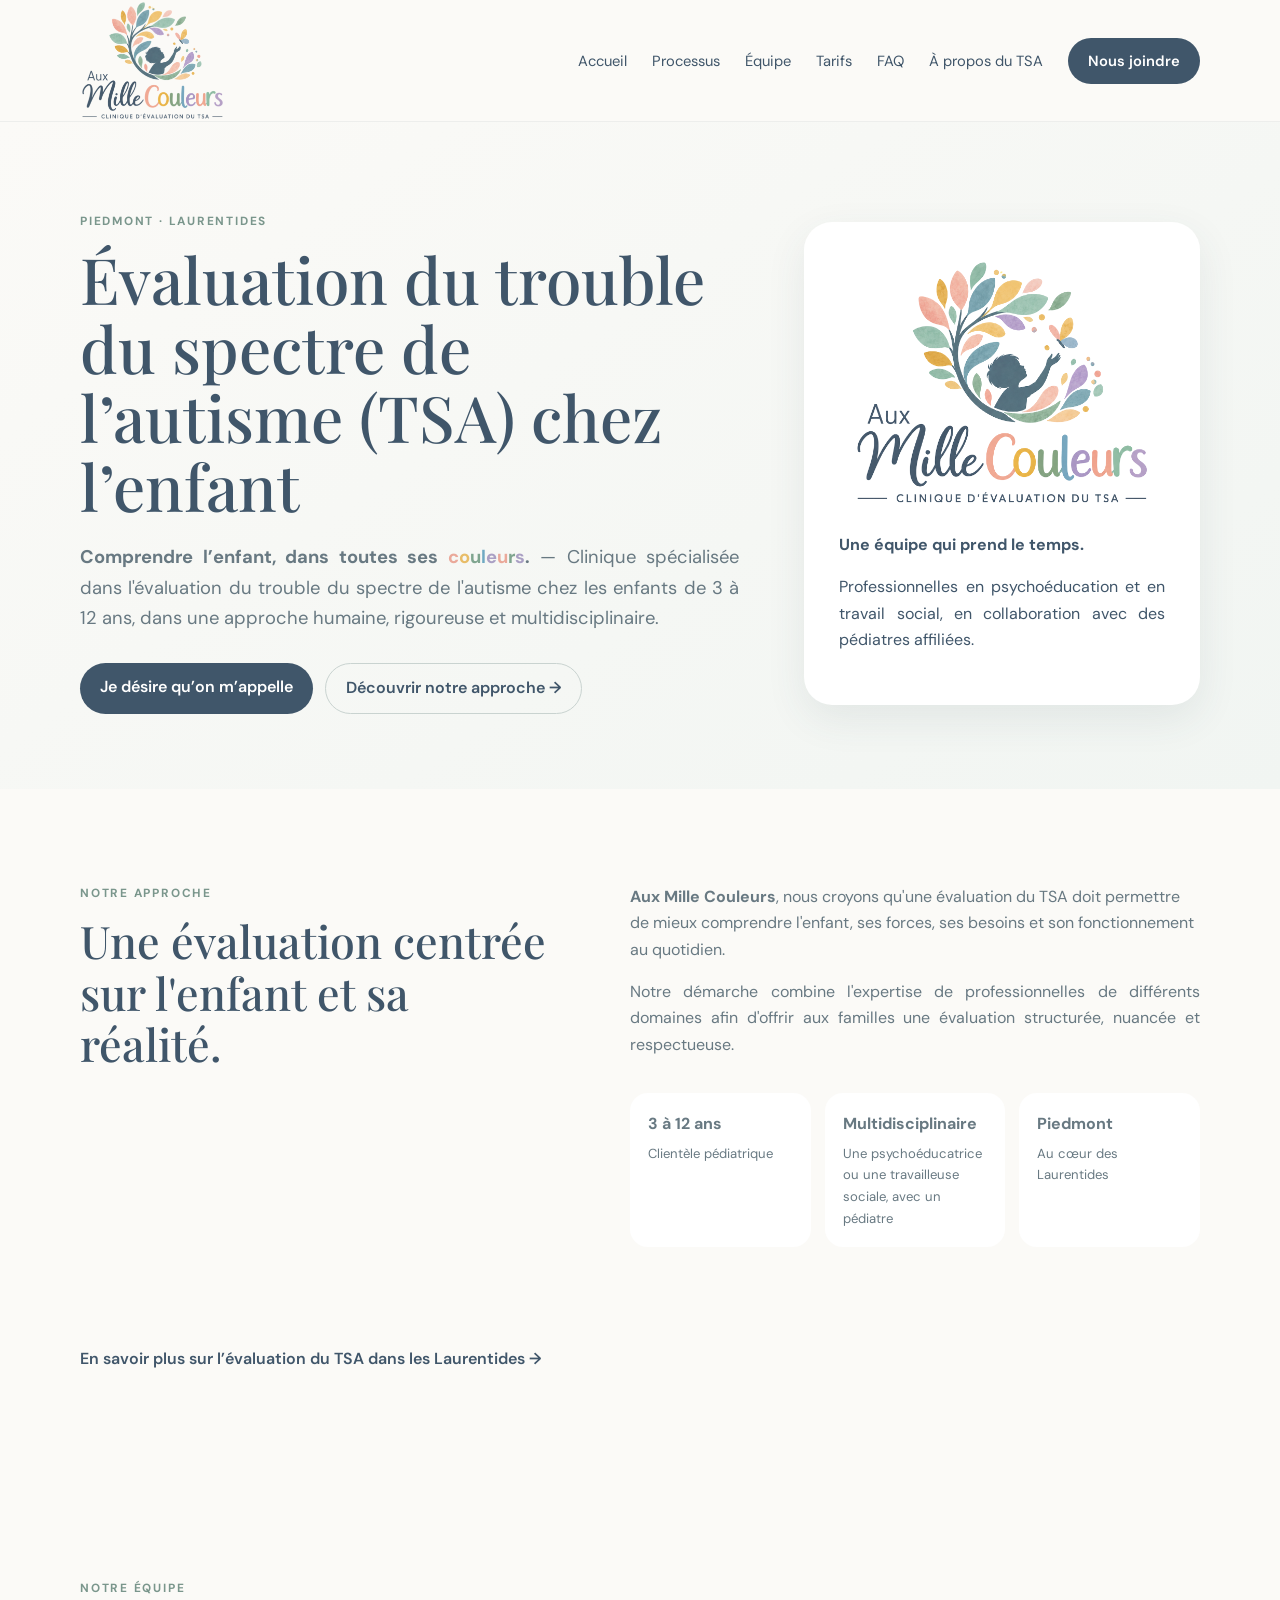
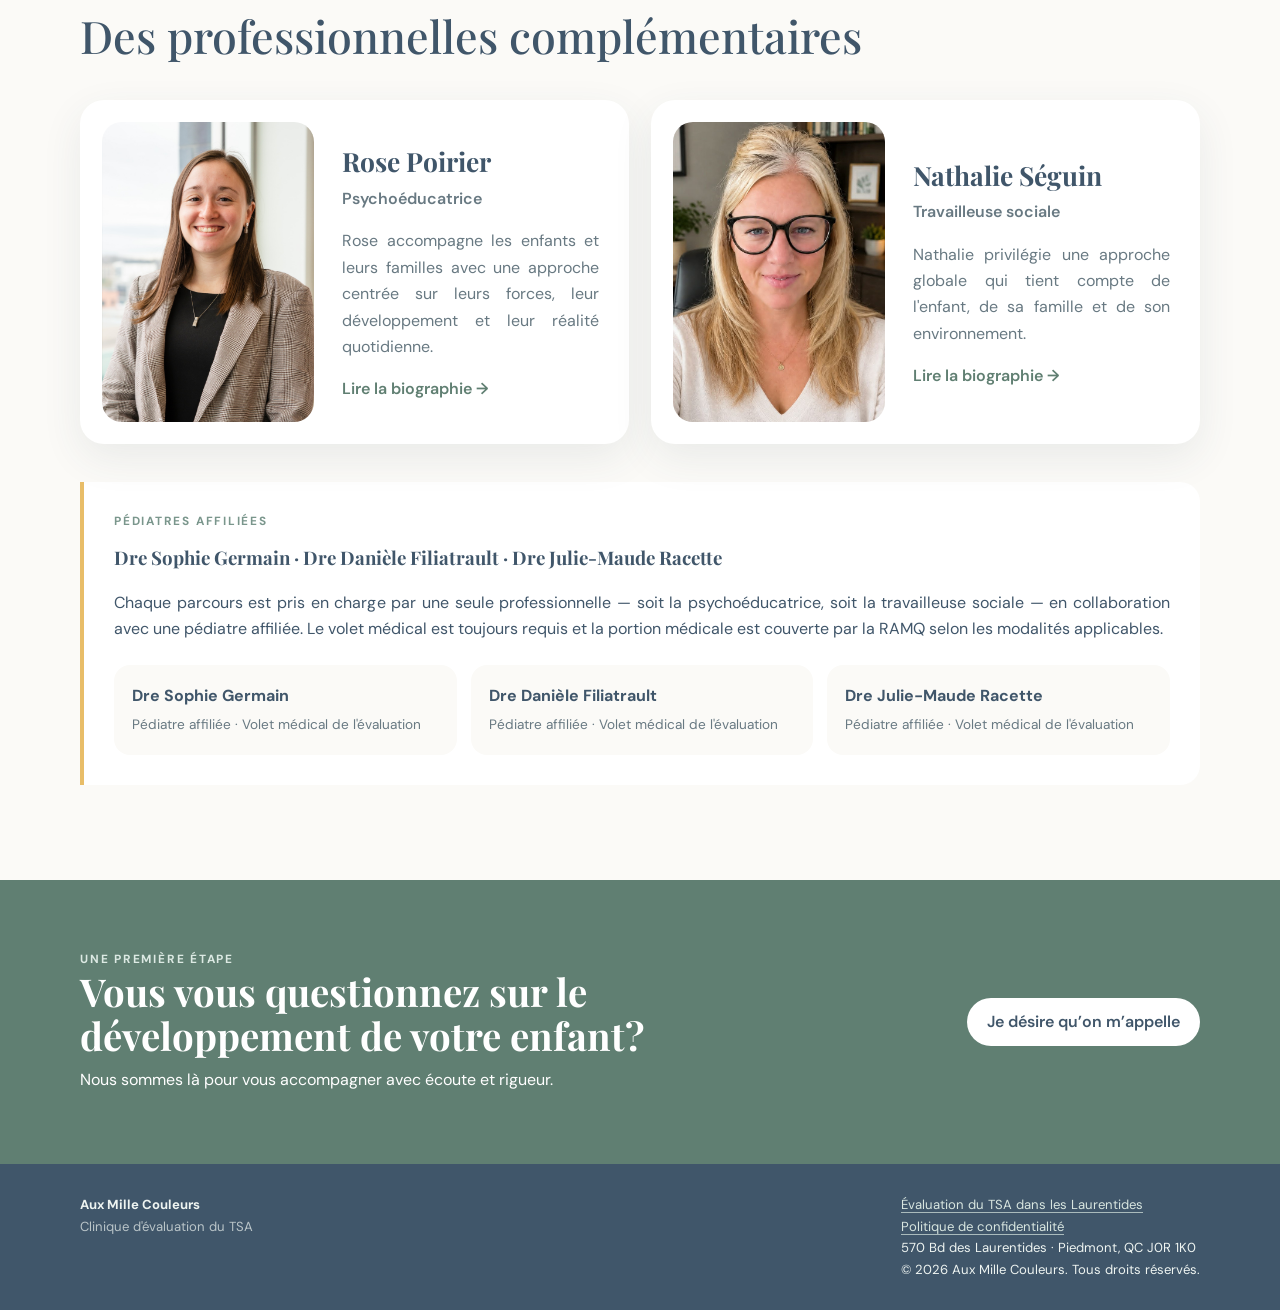
==== index.html @ dda27e5d "Add files via upload" ====
<!DOCTYPE html>
<html lang="fr">
<head>
  <meta charset="UTF-8">
  <meta name="viewport" content="width=device-width, initial-scale=1.0">
  <title>Évaluation du TSA chez l’enfant | Aux Mille Couleurs | Laurentides</title>
  <meta name="description" content="Aux Mille Couleurs offre des évaluations du trouble du spectre de l’autisme (TSA) chez les enfants de 3 à 12 ans à Piedmont, dans les Laurentides.">
  <link rel="canonical" href="https://rosepoirier98-lab.github.io/Clinique1000couleurs/index.html">
  <meta property="og:type" content="website">
  <meta property="og:locale" content="fr_CA">
  <meta property="og:site_name" content="Aux Mille Couleurs">
  <meta property="og:title" content="Évaluation du TSA chez l’enfant | Aux Mille Couleurs | Laurentides">
  <meta property="og:description" content="Aux Mille Couleurs offre des évaluations du trouble du spectre de l’autisme (TSA) chez les enfants de 3 à 12 ans à Piedmont, dans les Laurentides.">
  <meta property="og:url" content="https://rosepoirier98-lab.github.io/Clinique1000couleurs/index.html">
  <meta name="twitter:card" content="summary">
  <meta name="twitter:title" content="Évaluation du TSA chez l’enfant | Aux Mille Couleurs | Laurentides">
  <meta name="twitter:description" content="Aux Mille Couleurs offre des évaluations du trouble du spectre de l’autisme (TSA) chez les enfants de 3 à 12 ans à Piedmont, dans les Laurentides.">
  <link rel="stylesheet" href="style.css?v=2">
<script type="application/ld+json">{"@context":"https://schema.org","@graph":[{"@type":"Organization","@id":"https://rosepoirier98-lab.github.io/Clinique1000couleurs/#organization","name":"Aux Mille Couleurs","url":"https://rosepoirier98-lab.github.io/Clinique1000couleurs/","logo":"https://rosepoirier98-lab.github.io/Clinique1000couleurs/assets/logo.png","description":"Clinique d’évaluation du trouble du spectre de l’autisme (TSA) chez les enfants de 3 à 12 ans à Piedmont, dans les Laurentides.","address":{"@type":"PostalAddress","streetAddress":"570 Bd des Laurentides","addressLocality":"Piedmont","addressRegion":"QC","postalCode":"J0R 1K0","addressCountry":"CA"}},{"@type":"WebSite","@id":"https://rosepoirier98-lab.github.io/Clinique1000couleurs/#website","url":"https://rosepoirier98-lab.github.io/Clinique1000couleurs/","name":"Aux Mille Couleurs","inLanguage":"fr-CA","publisher":{"@id":"https://rosepoirier98-lab.github.io/Clinique1000couleurs/#organization"}},{"@type":"Service","name":"Évaluation du trouble du spectre de l’autisme (TSA) chez l’enfant","provider":{"@id":"https://rosepoirier98-lab.github.io/Clinique1000couleurs/#organization"},"areaServed":{"@type":"AdministrativeArea","name":"Laurentides, Québec"},"audience":{"@type":"PeopleAudience","audienceType":"Parents d’enfants de 3 à 12 ans"}}]}</script>
</head>
<body>
<header class="site-header"><div class="container nav-wrap"><a href="index.html" class="brand"><img src="assets/logo.png" alt="Aux Mille Couleurs"></a><input type="checkbox" id="nav-toggle" class="nav-toggle"><label for="nav-toggle" class="nav-toggle-label" aria-label="Ouvrir le menu"><span></span></label><nav>
        <a href="index.html">Accueil</a>
        <a href="evaluation.html">Processus</a>
        <a href="equipe.html">Équipe</a>
        <a href="tarifs.html">Tarifs</a>
        <a href="faq.html">FAQ</a>
        <a href="tsa.html">À propos du TSA</a>
        <a href="nous-joindre.html" class="nav-button">Nous joindre</a>
      </nav></div></header>
<main>
<section class="hero"><div class="container hero-grid">
<div><p class="eyebrow">Piedmont · Laurentides</p><h1>Évaluation du trouble du spectre de l’autisme (TSA) chez l’enfant</h1><p class="lead"><strong>Comprendre l’enfant, dans toutes ses <span class="rainbow-word" aria-label="couleurs"><span class="rainbow-peach">c</span><span class="rainbow-gold">o</span><span class="rainbow-sage">u</span><span class="rainbow-blue">l</span><span class="rainbow-lavender">e</span><span class="rainbow-peach">u</span><span class="rainbow-sage">r</span><span class="rainbow-lavender">s</span></span>.</strong> — Clinique spécialisée dans l'évaluation du trouble du spectre de l'autisme chez les enfants de 3 à 12 ans, dans une approche humaine, rigoureuse et multidisciplinaire.</p><div class="hero-actions"><a class="button primary" href="nous-joindre.html#rappel">Je désire qu’on m’appelle</a><a class="button secondary" href="#approche">Découvrir notre approche →</a></div></div>
<div class="hero-card"><img src="assets/logo.png" alt="Aux Mille Couleurs — Clinique d'évaluation du TSA" class="hero-logo"><p><strong>Une équipe qui prend le temps.</strong></p><p>Professionnelles en psychoéducation et en travail social, en collaboration avec des pédiatres affiliées.</p></div>
</div></section>

<section id="approche" class="section"><div class="container two-col"><div><p class="eyebrow">Notre approche</p><h2>Une évaluation centrée sur l'enfant et sa réalité.</h2></div><div class="text"> <strong>Aux Mille Couleurs</strong>, nous croyons qu'une évaluation du TSA doit permettre de mieux comprendre l'enfant, ses forces, ses besoins et son fonctionnement au quotidien.</p><p>Notre démarche combine l'expertise de professionnelles de différents domaines afin d'offrir aux familles une évaluation structurée, nuancée et respectueuse.</p><div class="feature-list"><div><strong>3 à 12 ans</strong><span>Clientèle pédiatrique</span></div><div><strong>Multidisciplinaire</strong><span>Une psychoéducatrice ou une travailleuse sociale, avec un pédiatre</span></div><div><strong>Piedmont</strong><span>Au cœur des Laurentides</span></div></div></div><p class="seo-link"><a href="evaluation-tsa-laurentides.html">En savoir plus sur l’évaluation du TSA dans les Laurentides →</a></p></div></div></section>

<section id="equipe" class="section"><div class="container"><p class="eyebrow">Notre équipe</p><h2>Des professionnelles complémentaires</h2><div class="team-grid team-grid-featured">
<article class="person person-horizontal"><img src="assets/rose-poirier.jpg" alt="Rose Poirier, psychoéducatrice" class="team-photo"><div class="person-content"><h3>Rose Poirier</h3><p class="role">Psychoéducatrice</p><p>Rose accompagne les enfants et leurs familles avec une approche centrée sur leurs forces, leur développement et leur réalité quotidienne.</p><a href="equipe.html#rose">Lire la biographie →</a></div></article>
<article class="person person-horizontal"><img src="assets/nathalie-seguin.jpg" alt="Nathalie Séguin, travailleuse sociale" class="team-photo"><div class="person-content"><h3>Nathalie Séguin</h3><p class="role">Travailleuse sociale</p><p>Nathalie privilégie une approche globale qui tient compte de l'enfant, de sa famille et de son environnement.</p><a href="equipe.html#nathalie">Lire la biographie →</a></div></article>
</div>
<div class="medical pediatricians"><p class="eyebrow">Pédiatres affiliées</p><h3>Dre Sophie Germain · Dre Danièle Filiatrault · Dre Julie-Maude Racette</h3><p>Chaque parcours est pris en charge par une seule professionnelle — soit la psychoéducatrice, soit la travailleuse sociale — en collaboration avec une pédiatre affiliée. Le volet médical est toujours requis et la portion médicale est couverte par la RAMQ selon les modalités applicables.</p><div class="doctor-mini-grid"><div><strong>Dre Sophie Germain</strong><span>Pédiatre affiliée · Volet médical de l'évaluation</span></div><div><strong>Dre Danièle Filiatrault</strong><span>Pédiatre affiliée · Volet médical de l'évaluation</span></div><div><strong>Dre Julie-Maude Racette</strong><span>Pédiatre affiliée · Volet médical de l'évaluation</span></div></div></div>
</div></section>

<section class="cta"><div class="container cta-inner"><div><p class="eyebrow">Une première étape</p><h2>Vous vous questionnez sur le développement de votre enfant?</h2><p>Nous sommes là pour vous accompagner avec écoute et rigueur.</p></div><a class="button light" href="nous-joindre.html#rappel">Je désire qu’on m’appelle</a></div></section>
</main>
<footer><div class="container footer-wrap"><div><strong>Aux Mille Couleurs</strong><br><span>Clinique d'évaluation du TSA</span></div><div><a href="evaluation-tsa-laurentides.html">Évaluation du TSA dans les Laurentides</a><br><a href="politique-confidentialite.html">Politique de confidentialité</a><br>570 Bd des Laurentides · Piedmont, QC J0R 1K0<br>© 2026 Aux Mille Couleurs. Tous droits réservés.</div></div></footer>
</body></html>
---- style.css ----
@import url('https://fonts.googleapis.com/css2?family=DM+Sans:wght@400;500;600;700&family=Playfair+Display:wght@500;600&display=swap');
:root{--ink:#40566a;--muted:#687982;--cream:#fbfaf7;--soft:#eef4f1;--peach:#eaa99a;--sage:#9eb9ad;--gold:#e8bd68;--lav:#aaa0c4;--white:#fff;--shadow:0 14px 40px rgba(55,75,85,.09)}
*{box-sizing:border-box}html{scroll-behavior:smooth}body{margin:0;font-family:'DM Sans',Arial,sans-serif;color:var(--ink);background:var(--cream);line-height:1.65}a{color:inherit;text-decoration:none}p{text-align:justify}.eyebrow{text-align:left}.container{width:min(1120px,calc(100% - 40px));margin:auto}.site-header{position:sticky;top:0;z-index:20;background:rgba(251,250,247,.94);backdrop-filter:blur(10px);border-bottom:1px solid rgba(64,86,106,.08)}.nav-wrap{display:flex;align-items:center;justify-content:space-between;gap:24px;min-height:82px}.brand img{width:145px;height:auto;display:block}.site-header nav{display:flex;align-items:center;gap:25px;font-size:.92rem}.site-header nav a:hover{color:#1f4055}.nav-button,.button{display:inline-block;border-radius:999px;padding:11px 20px;font-weight:600}.nav-button,.button.primary{background:var(--ink);color:#fff}.hero{padding:90px 0 75px;background:linear-gradient(145deg,#fbfaf7 0%,#f1f5f2 100%)}.hero-grid{display:grid;grid-template-columns:1.25fr .75fr;gap:65px;align-items:center}.eyebrow{text-transform:uppercase;letter-spacing:.15em;font-size:.74rem;font-weight:700;color:#7a968c;margin:0 0 12px}.hero h1,.page-hero h1{font-family:'Playfair Display',Georgia,serif;font-size:clamp(2.6rem,5vw,4.6rem);line-height:1.08;font-weight:500;margin:0 0 22px}.hero h1 span,.page-hero h1 span{color:#c98778}.lead{font-size:1.15rem;color:var(--muted);max-width:680px}.hero-actions{display:flex;gap:12px;flex-wrap:wrap;margin-top:30px}.button.secondary{border:1px solid #c9d3d0}.hero-card{background:#fff;border-radius:28px;padding:35px;box-shadow:var(--shadow);text-align:center}.hero-logo{width:100%;max-width:300px}.section{padding:95px 0}.soft{background:var(--soft)}.two-col{display:grid;grid-template-columns:1fr 1.2fr;gap:75px}.section h2{font-family:'Playfair Display',Georgia,serif;font-size:clamp(2rem,3.5vw,3rem);line-height:1.15;font-weight:500;margin:0 0 20px}.text{color:var(--muted)}.feature-list{display:grid;grid-template-columns:repeat(3,1fr);gap:14px;margin-top:35px}.feature-list div{padding:18px;background:#fff;border-radius:18px}.feature-list strong,.feature-list span{display:block}.feature-list strong{font-size:1rem}.feature-list span{font-size:.82rem;color:var(--muted);margin-top:5px}.steps{display:grid;grid-template-columns:repeat(3,1fr);gap:18px;margin-top:40px}.steps article{background:#fff;padding:28px;border-radius:22px;box-shadow:0 5px 20px rgba(55,75,85,.04)}.steps span{font-size:.78rem;font-weight:700;color:#c98778}.steps h3{margin:12px 0 8px}.steps p{margin:0;color:var(--muted);font-size:.92rem}.team-grid{display:grid;grid-template-columns:repeat(2,1fr);gap:22px;margin-top:38px}.person{background:#fff;border-radius:24px;padding:22px;box-shadow:var(--shadow)}
.person-horizontal{display:grid;grid-template-columns:42% 1fr;gap:28px;align-items:center}
.person-content{padding:6px 8px 6px 0}.team-photo{width:100%;height:245px;border-radius:20px;object-fit:cover;object-position:center 25%;display:block;margin:0}.bio-photo{width:100%;max-width:360px;aspect-ratio:4/5;object-fit:cover;object-position:center 25%;border-radius:22px;display:block;margin:32px auto 0}.initials,.portrait-placeholder{width:72px;height:72px;border-radius:50%;background:linear-gradient(135deg,var(--sage),#c8d8d0);display:grid;place-items:center;font-weight:700;color:#fff;font-size:1.2rem}.person h3{margin:18px 0 2px;font-family:'Playfair Display',Georgia,serif;font-size:1.65rem}.role{color:#c98778;font-weight:600;margin:0 0 12px}.person p{color:var(--muted)}.person a{font-weight:600;color:#607f72}.medical{margin-top:28px;padding:30px;border-left:4px solid var(--gold);background:#fff;border-radius:0 20px 20px 0}.medical h3,.medical h2{font-family:'Playfair Display',Georgia,serif;margin:5px 0 8px}.pricing{display:grid;grid-template-columns:1.1fr .9fr;gap:60px;align-items:center}.price-card{background:#fff;padding:35px;border-radius:26px;box-shadow:var(--shadow)}.small,.fine{font-size:.78rem;color:var(--muted)}.price{font-family:'Playfair Display',Georgia,serif;font-size:3rem;margin:8px 0}.cta{padding:70px 0;background:#607f72;color:#fff}.cta .eyebrow{color:#dce9e3}.cta-inner{display:flex;justify-content:space-between;gap:40px;align-items:center}.cta h2{font-family:'Playfair Display',Georgia,serif;font-size:2.4rem;line-height:1.15;margin:0 0 10px;max-width:700px}.cta p{margin:0}.button.light{background:#fff;color:var(--ink);white-space:nowrap}.contact-info{display:grid;grid-template-columns:repeat(3,1fr);gap:14px;margin-top:30px}.contact-info p{background:#fff;padding:18px;border-radius:16px;margin:0;font-size:.9rem}.booking-card{background:#fff;padding:35px;border-radius:26px;box-shadow:var(--shadow)}.full{width:100%;text-align:center}.booking-card .fine{margin-bottom:0}footer{padding:30px 0;background:#40566a;color:#eef4f1;font-size:.82rem}.footer-wrap{display:flex;justify-content:space-between;gap:20px}.footer-wrap span{opacity:.7}.page-hero{padding:90px 0 65px;background:linear-gradient(145deg,#fbfaf7,#eef4f1)}.bio-grid{display:grid;grid-template-columns:1fr 1fr;gap:30px}.bio{background:#fff;border-radius:26px;padding:38px;box-shadow:var(--shadow)}.bio h2{margin-bottom:10px}.placeholder{color:var(--muted)}@media(max-width:800px){.nav-wrap{flex-wrap:wrap;padding:10px 0}.site-header nav{width:100%;justify-content:center;flex-wrap:wrap;gap:8px 14px;font-size:.8rem}.hero-grid,.two-col,.pricing{grid-template-columns:1fr;gap:35px}.steps{grid-template-columns:1fr 1fr}.feature-list,.contact-info{grid-template-columns:1fr}.team-grid,.bio-grid{grid-template-columns:1fr}.section{padding:70px 0}.cta-inner{display:block}.cta .button{margin-top:25px}.footer-wrap{display:block}.footer-wrap>div+div{margin-top:15px}}
@media(max-width:520px){.container{width:min(100% - 28px,1120px)}.hero{padding-top:55px}.hero h1{font-size:2.55rem}.steps{grid-template-columns:1fr}.brand img{width:120px}.nav-wrap{min-height:70px}.nav-button{padding:9px 14px;font-size:.82rem}.hero-card{padding:20px}}

.faq{max-width:900px}.faq details{background:#fff;border-radius:18px;margin-bottom:14px;padding:0 24px;box-shadow:0 5px 20px rgba(55,75,85,.04)}.faq summary{cursor:pointer;list-style:none;font-weight:600;padding:22px 0;position:relative;padding-right:35px}.faq summary::-webkit-details-marker{display:none}.faq summary:after{content:'+';position:absolute;right:0;font-size:1.4rem;font-weight:400;color:#7a968c}.faq details[open] summary:after{content:'−'}.faq details p{margin:0;padding:0 0 22px;color:var(--muted)}.contact-form{display:grid;gap:16px;margin-top:24px}.contact-form label{display:grid;gap:6px;font-size:.88rem;font-weight:600}.contact-form input,.contact-form textarea{width:100%;border:1px solid #d6dfdc;border-radius:12px;padding:12px 14px;font:inherit;color:var(--ink);background:#fbfaf7}.contact-form textarea{resize:vertical}.contact-form button{border:0;cursor:pointer;font:inherit}.evaluation-steps{grid-template-columns:repeat(2,1fr)}@media(max-width:520px){.evaluation-steps{grid-template-columns:1fr}}

.doctor-mini-grid{display:grid;grid-template-columns:repeat(3,minmax(0,1fr));gap:14px;margin-top:22px}.doctor-mini-grid>div{background:#fbfaf7;border-radius:16px;padding:18px}.doctor-mini-grid strong,.doctor-mini-grid span{display:block}.doctor-mini-grid span{color:var(--muted);font-size:.85rem;margin-top:5px}.price-list{margin:18px 0;padding-left:20px;color:var(--muted)}.price-list li{margin:7px 0}.ramq-note{display:grid;gap:4px;margin:22px 0;padding:16px;border-radius:16px;background:var(--soft);border-left:4px solid var(--sage)}.ramq-note span{color:var(--muted);font-size:.86rem}.pediatricians{margin-top:38px}.person-content h3{margin:0 0 2px;font-family:'Playfair Display',Georgia,serif;font-size:1.65rem}.person-content .role{margin-bottom:10px}.person-content p{color:var(--muted)}
@media(max-width:800px){.person-horizontal{grid-template-columns:1fr}.team-photo{height:280px}.doctor-mini-grid{grid-template-columns:1fr}}

.process-intro{max-width:850px;margin:0 auto 10px;padding:24px 28px;background:#f5f2ed;border-radius:18px;color:#687b85}.process-intro p{margin:0;line-height:1.7}


.seo-link { margin-top: 1.5rem; }
.seo-link a { font-weight: 600; }

/* Signature « toutes ses couleurs » */
.rainbow-word{white-space:nowrap;display:inline-block}
.rainbow-word .rainbow-peach{color:var(--peach)}
.rainbow-word .rainbow-gold{color:var(--gold)}
.rainbow-word .rainbow-sage{color:#7fa58f}
.rainbow-word .rainbow-blue{color:#6fa9c2}
.rainbow-word .rainbow-lavender{color:var(--lav)}

/* Portraits cohérents de Rose et Nathalie */
.team-photo{width:100%;height:300px;aspect-ratio:4/5;object-fit:cover;object-position:center 25%;display:block}
.bio-photo{width:100%;max-width:360px;height:450px;aspect-ratio:4/5;object-fit:cover;object-position:center 25%;display:block;margin:32px auto 0}
@media(max-width:800px){.team-photo{height:300px}.bio-photo{height:450px}}


/* Navigation mobile - menu hamburger */
.nav-toggle{display:none!important;position:absolute;opacity:0;pointer-events:none;width:0;height:0}
.nav-toggle-label{display:none;align-items:center;justify-content:center;width:44px;height:44px;border:1px solid #c9d3d0;border-radius:12px;cursor:pointer;color:var(--ink);background:#fff}
.nav-toggle-label span,.nav-toggle-label span:before,.nav-toggle-label span:after{display:block;width:21px;height:2px;background:currentColor;border-radius:2px;position:relative;transition:.2s}
.nav-toggle-label span:before,.nav-toggle-label span:after{content:"";position:absolute;left:0}
.nav-toggle-label span:before{top:-7px}.nav-toggle-label span:after{top:7px}
@media(max-width:800px){
  .nav-wrap{position:relative;flex-wrap:nowrap;padding:10px 0;min-height:70px}
  .nav-toggle-label{display:flex;margin-left:auto}
  .site-header nav{display:none;width:100%;position:absolute;top:70px;left:0;right:0;padding:14px;background:rgba(251,250,247,.98);backdrop-filter:blur(10px);border:1px solid rgba(64,86,106,.08);border-radius:0 0 18px 18px;box-shadow:0 12px 25px rgba(55,75,85,.08);justify-content:flex-start;align-items:stretch;flex-direction:column;gap:4px;font-size:.92rem}
  .site-header nav a{padding:10px 12px;border-radius:10px}
  .site-header nav a:hover{background:#eef4f1}
  .site-header nav .nav-button{text-align:center;margin-top:5px}
  .nav-toggle:checked ~ nav{display:flex}
  .nav-toggle:checked + .nav-toggle-label span{background:transparent}
  .nav-toggle:checked + .nav-toggle-label span:before{top:0;transform:rotate(45deg)}
  .nav-toggle:checked + .nav-toggle-label span:after{top:0;transform:rotate(-45deg)}
}
@media(max-width:520px){
  .site-header nav{top:70px}
  .contact-form input,.contact-form textarea{font-size:16px;min-height:46px}
  .contact-form textarea{min-height:120px}
  .button,.nav-button{min-height:44px}
  .footer-wrap{line-height:1.7}
}
/* Confidentiality notice in contact form */
.form-privacy-note{margin:0;padding:14px 16px;border-radius:14px;background:var(--soft);color:var(--muted);font-size:.84rem;line-height:1.55}
.form-privacy-note strong{color:var(--ink)}
/* Privacy page */
.privacy-content{max-width:900px}
.privacy-content article{background:#fff;border-radius:24px;padding:38px;box-shadow:var(--shadow);margin-bottom:18px}
.privacy-content h2{font-family:'Playfair Display',Georgia,serif;font-size:1.7rem;font-weight:500;margin:0 0 12px}
.privacy-content h3{font-size:1.05rem;margin:22px 0 8px}
.privacy-content ul{color:var(--muted);padding-left:22px}
.privacy-content li{margin:7px 0}
.privacy-content p{color:var(--muted)}
.privacy-updated{font-size:.84rem;color:var(--muted);margin-top:8px}
@media(max-width:520px){.privacy-content article{padding:24px 20px}}

/* Équipe : alignement des portraits sur ordinateur et portraits avant la description sur mobile */
.bio {
  display:flex;
  flex-direction:column;
}
.bio-photo {
  margin-top:auto;
}
@media(max-width:800px){
  .bio > .role { order:1; }
  .bio > h2 { order:2; }
  .bio > .bio-photo { order:3; margin:18px auto 20px; }
  .bio > p:not(.role) { order:4; }
}

/* Liens du pied de page plus visibles et tarifs */
.footer-wrap a{color:#d8e6e0;text-decoration:underline;text-decoration-color:rgba(216,230,224,.7);text-underline-offset:3px;transition:color .2s ease}
.footer-wrap a:hover{color:#fff;text-decoration-color:#fff}
.medical-pricing{padding:16px 18px;background:var(--soft);border-left:4px solid var(--sage);border-radius:0 14px 14px 0}
.payment-note{margin:16px 0;padding:14px 16px;background:#fff;border:1px solid #d6dfdc;border-radius:14px}
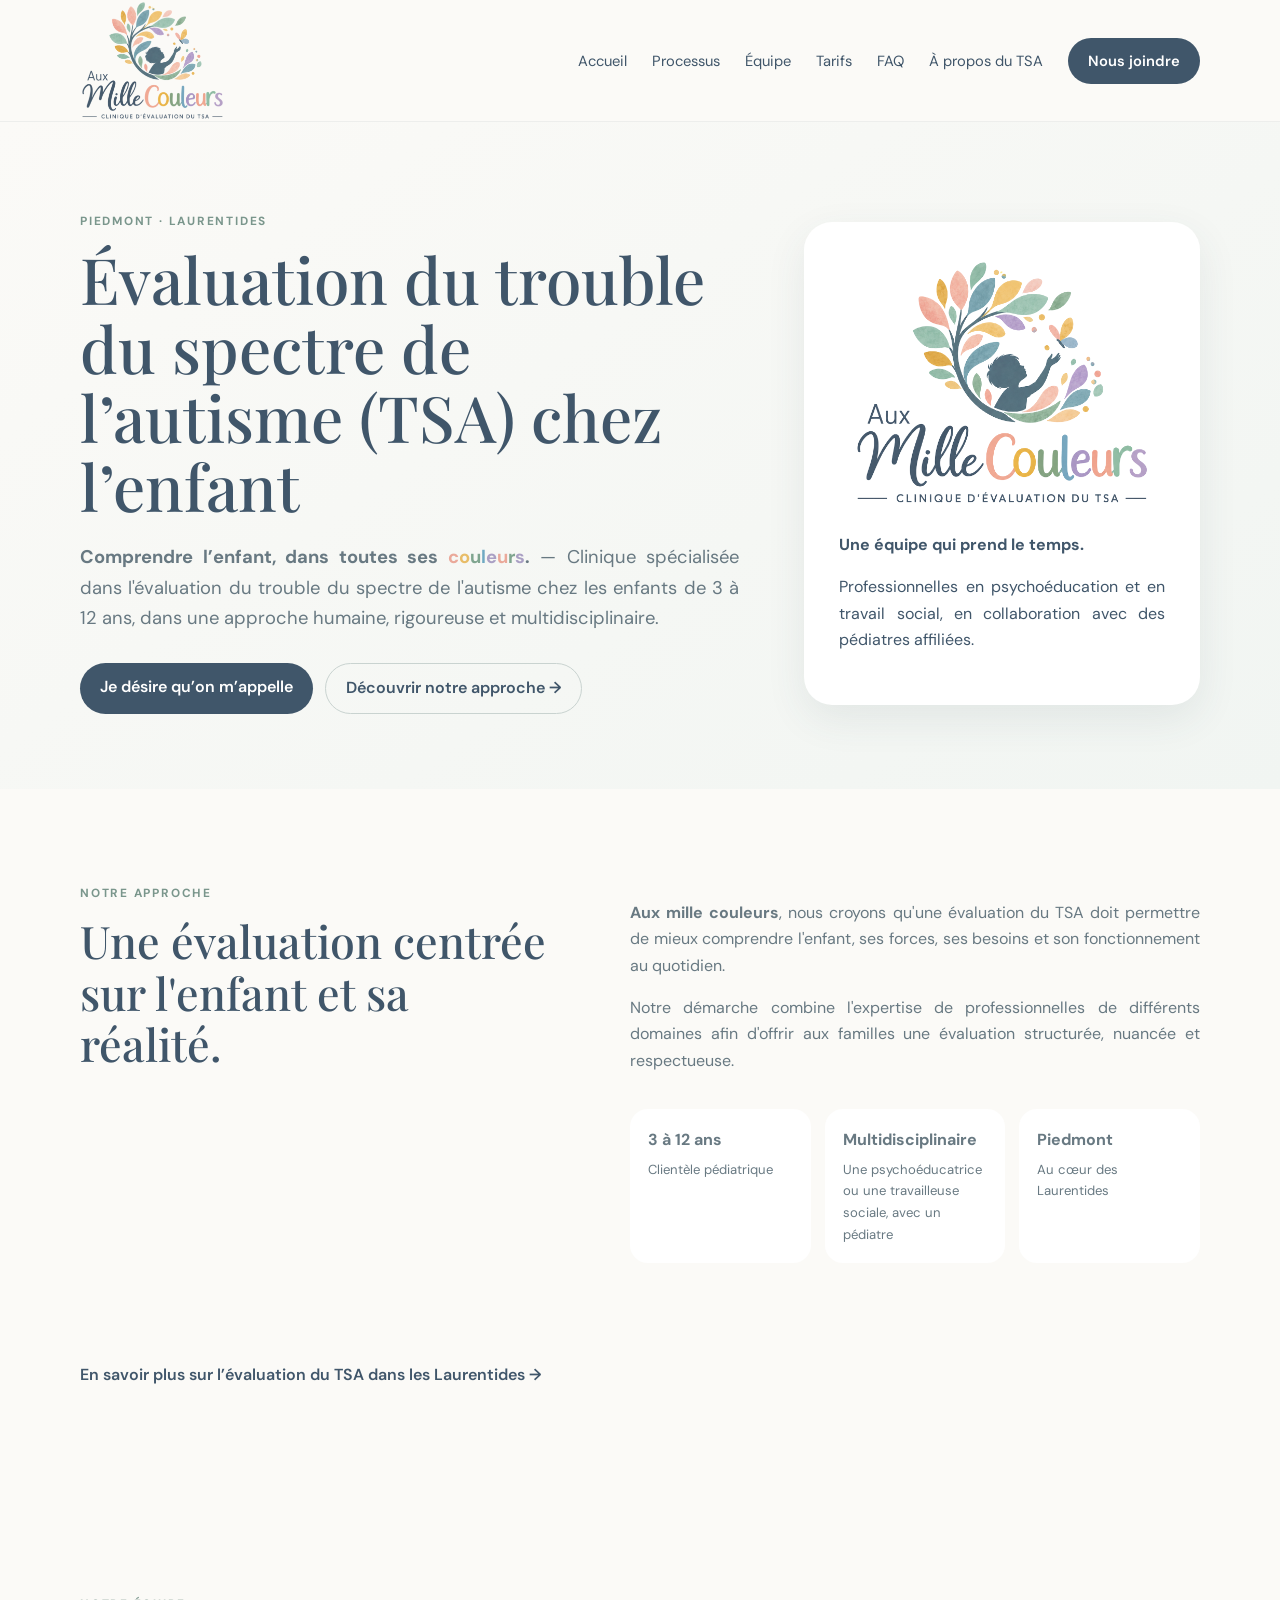
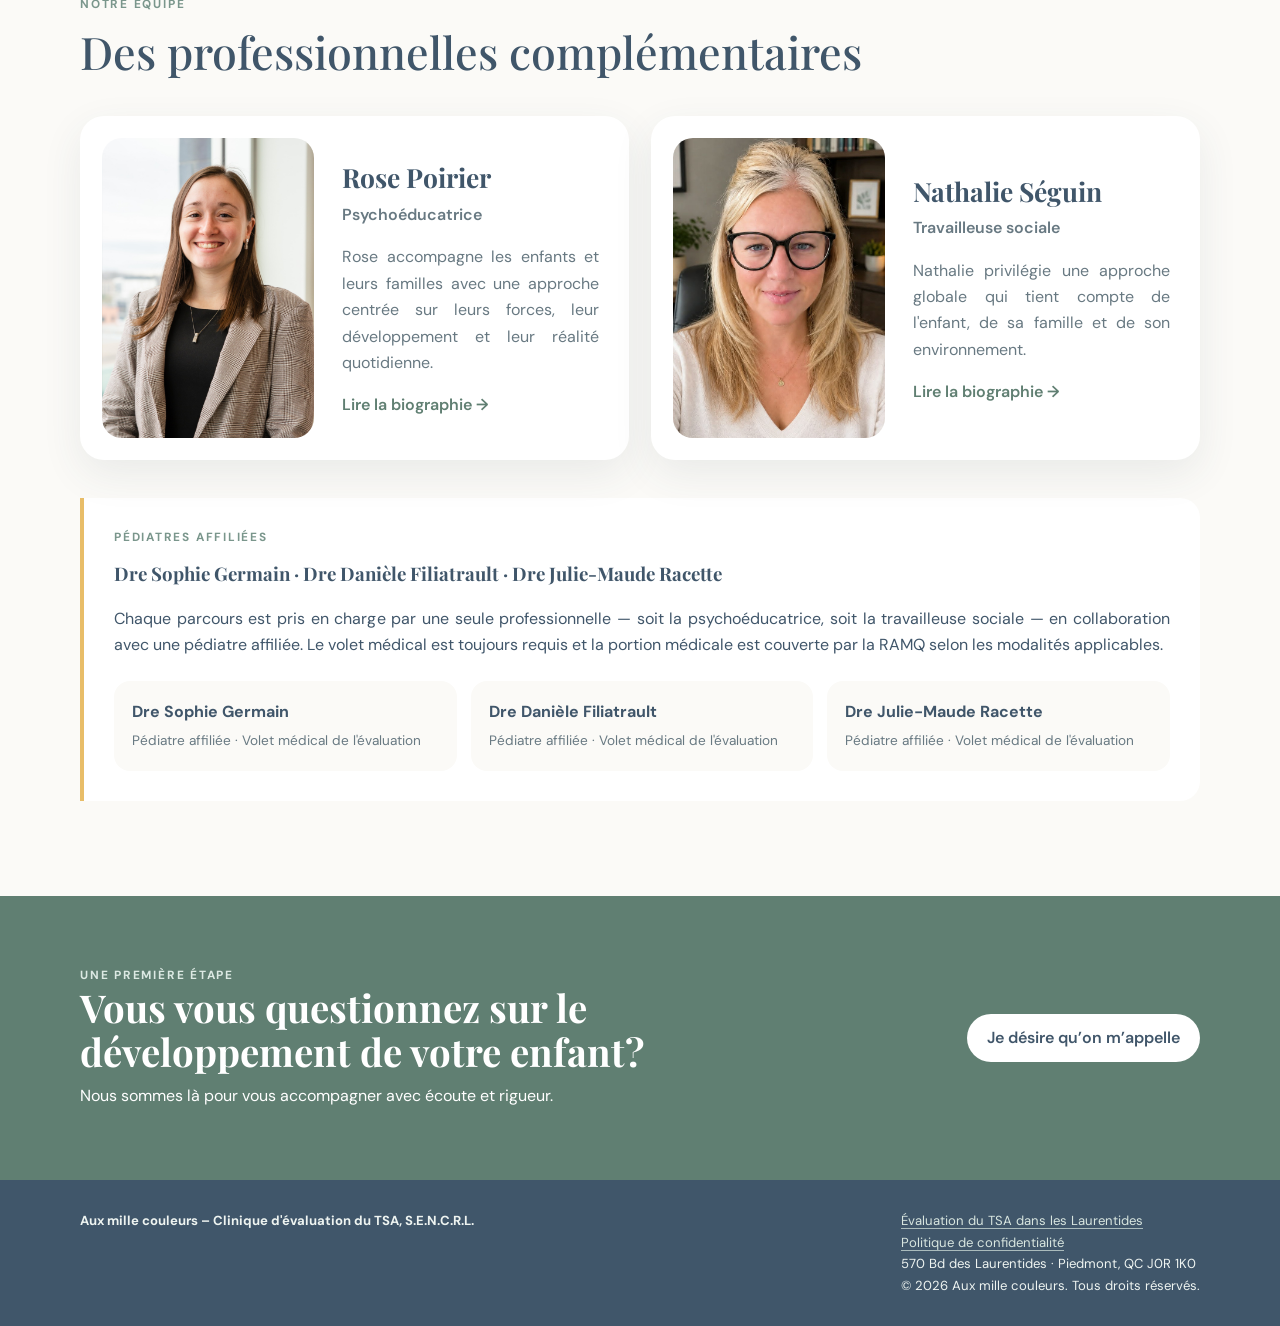
==== commit 6e985a7b: "Add files via upload" ====
--- a/index.html
+++ b/index.html
@@ -3,23 +3,23 @@
 <head>
   <meta charset="UTF-8">
   <meta name="viewport" content="width=device-width, initial-scale=1.0">
-  <title>Évaluation du TSA chez l’enfant | Aux Mille Couleurs | Laurentides</title>
-  <meta name="description" content="Aux Mille Couleurs offre des évaluations du trouble du spectre de l’autisme (TSA) chez les enfants de 3 à 12 ans à Piedmont, dans les Laurentides.">
+  <title>Évaluation du TSA chez l’enfant | Aux mille couleurs | Laurentides</title>
+  <meta name="description" content="Aux mille couleurs offre des évaluations du trouble du spectre de l’autisme (TSA) chez les enfants de 3 à 12 ans à Piedmont, dans les Laurentides.">
   <link rel="canonical" href="https://rosepoirier98-lab.github.io/Clinique1000couleurs/index.html">
   <meta property="og:type" content="website">
   <meta property="og:locale" content="fr_CA">
-  <meta property="og:site_name" content="Aux Mille Couleurs">
-  <meta property="og:title" content="Évaluation du TSA chez l’enfant | Aux Mille Couleurs | Laurentides">
-  <meta property="og:description" content="Aux Mille Couleurs offre des évaluations du trouble du spectre de l’autisme (TSA) chez les enfants de 3 à 12 ans à Piedmont, dans les Laurentides.">
+  <meta property="og:site_name" content="Aux mille couleurs">
+  <meta property="og:title" content="Évaluation du TSA chez l’enfant | Aux mille couleurs | Laurentides">
+  <meta property="og:description" content="Aux mille couleurs offre des évaluations du trouble du spectre de l’autisme (TSA) chez les enfants de 3 à 12 ans à Piedmont, dans les Laurentides.">
   <meta property="og:url" content="https://rosepoirier98-lab.github.io/Clinique1000couleurs/index.html">
   <meta name="twitter:card" content="summary">
-  <meta name="twitter:title" content="Évaluation du TSA chez l’enfant | Aux Mille Couleurs | Laurentides">
-  <meta name="twitter:description" content="Aux Mille Couleurs offre des évaluations du trouble du spectre de l’autisme (TSA) chez les enfants de 3 à 12 ans à Piedmont, dans les Laurentides.">
+  <meta name="twitter:title" content="Évaluation du TSA chez l’enfant | Aux mille couleurs | Laurentides">
+  <meta name="twitter:description" content="Aux mille couleurs offre des évaluations du trouble du spectre de l’autisme (TSA) chez les enfants de 3 à 12 ans à Piedmont, dans les Laurentides.">
   <link rel="stylesheet" href="style.css?v=2">
-<script type="application/ld+json">{"@context":"https://schema.org","@graph":[{"@type":"Organization","@id":"https://rosepoirier98-lab.github.io/Clinique1000couleurs/#organization","name":"Aux Mille Couleurs","url":"https://rosepoirier98-lab.github.io/Clinique1000couleurs/","logo":"https://rosepoirier98-lab.github.io/Clinique1000couleurs/assets/logo.png","description":"Clinique d’évaluation du trouble du spectre de l’autisme (TSA) chez les enfants de 3 à 12 ans à Piedmont, dans les Laurentides.","address":{"@type":"PostalAddress","streetAddress":"570 Bd des Laurentides","addressLocality":"Piedmont","addressRegion":"QC","postalCode":"J0R 1K0","addressCountry":"CA"}},{"@type":"WebSite","@id":"https://rosepoirier98-lab.github.io/Clinique1000couleurs/#website","url":"https://rosepoirier98-lab.github.io/Clinique1000couleurs/","name":"Aux Mille Couleurs","inLanguage":"fr-CA","publisher":{"@id":"https://rosepoirier98-lab.github.io/Clinique1000couleurs/#organization"}},{"@type":"Service","name":"Évaluation du trouble du spectre de l’autisme (TSA) chez l’enfant","provider":{"@id":"https://rosepoirier98-lab.github.io/Clinique1000couleurs/#organization"},"areaServed":{"@type":"AdministrativeArea","name":"Laurentides, Québec"},"audience":{"@type":"PeopleAudience","audienceType":"Parents d’enfants de 3 à 12 ans"}}]}</script>
+<script type="application/ld+json">{"@context":"https://schema.org","@graph":[{"@type":"Organization","@id":"https://rosepoirier98-lab.github.io/Clinique1000couleurs/#organization","name":"Aux mille couleurs – Clinique d'évaluation du TSA, S.E.N.C.R.L.","url":"https://rosepoirier98-lab.github.io/Clinique1000couleurs/","logo":"https://rosepoirier98-lab.github.io/Clinique1000couleurs/assets/logo.png","description":"Clinique d’évaluation du trouble du spectre de l’autisme (TSA) chez les enfants de 3 à 12 ans à Piedmont, dans les Laurentides.","address":{"@type":"PostalAddress","streetAddress":"570 Bd des Laurentides","addressLocality":"Piedmont","addressRegion":"QC","postalCode":"J0R 1K0","addressCountry":"CA"}},{"@type":"WebSite","@id":"https://rosepoirier98-lab.github.io/Clinique1000couleurs/#website","url":"https://rosepoirier98-lab.github.io/Clinique1000couleurs/","name":"Aux mille couleurs","inLanguage":"fr-CA","publisher":{"@id":"https://rosepoirier98-lab.github.io/Clinique1000couleurs/#organization"}},{"@type":"Service","name":"Évaluation du trouble du spectre de l’autisme (TSA) chez l’enfant","provider":{"@id":"https://rosepoirier98-lab.github.io/Clinique1000couleurs/#organization"},"areaServed":{"@type":"AdministrativeArea","name":"Laurentides, Québec"},"audience":{"@type":"PeopleAudience","audienceType":"Parents d’enfants de 3 à 12 ans"}}]}</script>
 </head>
 <body>
-<header class="site-header"><div class="container nav-wrap"><a href="index.html" class="brand"><img src="assets/logo.png" alt="Aux Mille Couleurs"></a><input type="checkbox" id="nav-toggle" class="nav-toggle"><label for="nav-toggle" class="nav-toggle-label" aria-label="Ouvrir le menu"><span></span></label><nav>
+<header class="site-header"><div class="container nav-wrap"><a href="index.html" class="brand"><img src="assets/logo.png" alt="Aux mille couleurs"></a><input type="checkbox" id="nav-toggle" class="nav-toggle"><label for="nav-toggle" class="nav-toggle-label" aria-label="Ouvrir le menu"><span></span></label><nav>
         <a href="index.html">Accueil</a>
         <a href="evaluation.html">Processus</a>
         <a href="equipe.html">Équipe</a>
@@ -31,10 +31,10 @@
 <main>
 <section class="hero"><div class="container hero-grid">
 <div><p class="eyebrow">Piedmont · Laurentides</p><h1>Évaluation du trouble du spectre de l’autisme (TSA) chez l’enfant</h1><p class="lead"><strong>Comprendre l’enfant, dans toutes ses <span class="rainbow-word" aria-label="couleurs"><span class="rainbow-peach">c</span><span class="rainbow-gold">o</span><span class="rainbow-sage">u</span><span class="rainbow-blue">l</span><span class="rainbow-lavender">e</span><span class="rainbow-peach">u</span><span class="rainbow-sage">r</span><span class="rainbow-lavender">s</span></span>.</strong> — Clinique spécialisée dans l'évaluation du trouble du spectre de l'autisme chez les enfants de 3 à 12 ans, dans une approche humaine, rigoureuse et multidisciplinaire.</p><div class="hero-actions"><a class="button primary" href="nous-joindre.html#rappel">Je désire qu’on m’appelle</a><a class="button secondary" href="#approche">Découvrir notre approche →</a></div></div>
-<div class="hero-card"><img src="assets/logo.png" alt="Aux Mille Couleurs — Clinique d'évaluation du TSA" class="hero-logo"><p><strong>Une équipe qui prend le temps.</strong></p><p>Professionnelles en psychoéducation et en travail social, en collaboration avec des pédiatres affiliées.</p></div>
+<div class="hero-card"><img src="assets/logo.png" alt="Aux mille couleurs — Clinique d'évaluation du TSA" class="hero-logo"><p><strong>Une équipe qui prend le temps.</strong></p><p>Professionnelles en psychoéducation et en travail social, en collaboration avec des pédiatres affiliées.</p></div>
 </div></section>
 
-<section id="approche" class="section"><div class="container two-col"><div><p class="eyebrow">Notre approche</p><h2>Une évaluation centrée sur l'enfant et sa réalité.</h2></div><div class="text"> <strong>Aux Mille Couleurs</strong>, nous croyons qu'une évaluation du TSA doit permettre de mieux comprendre l'enfant, ses forces, ses besoins et son fonctionnement au quotidien.</p><p>Notre démarche combine l'expertise de professionnelles de différents domaines afin d'offrir aux familles une évaluation structurée, nuancée et respectueuse.</p><div class="feature-list"><div><strong>3 à 12 ans</strong><span>Clientèle pédiatrique</span></div><div><strong>Multidisciplinaire</strong><span>Une psychoéducatrice ou une travailleuse sociale, avec un pédiatre</span></div><div><strong>Piedmont</strong><span>Au cœur des Laurentides</span></div></div></div><p class="seo-link"><a href="evaluation-tsa-laurentides.html">En savoir plus sur l’évaluation du TSA dans les Laurentides →</a></p></div></div></section>
+<section id="approche" class="section"><div class="container two-col"><div><p class="eyebrow">Notre approche</p><h2>Une évaluation centrée sur l'enfant et sa réalité.</h2></div><div class="text"><p><strong>Aux mille couleurs</strong>, nous croyons qu'une évaluation du TSA doit permettre de mieux comprendre l'enfant, ses forces, ses besoins et son fonctionnement au quotidien.</p><p>Notre démarche combine l'expertise de professionnelles de différents domaines afin d'offrir aux familles une évaluation structurée, nuancée et respectueuse.</p><div class="feature-list"><div><strong>3 à 12 ans</strong><span>Clientèle pédiatrique</span></div><div><strong>Multidisciplinaire</strong><span>Une psychoéducatrice ou une travailleuse sociale, avec un pédiatre</span></div><div><strong>Piedmont</strong><span>Au cœur des Laurentides</span></div></div></div><p class="seo-link"><a href="evaluation-tsa-laurentides.html">En savoir plus sur l’évaluation du TSA dans les Laurentides →</a></p></div></div></section>
 
 <section id="equipe" class="section"><div class="container"><p class="eyebrow">Notre équipe</p><h2>Des professionnelles complémentaires</h2><div class="team-grid team-grid-featured">
 <article class="person person-horizontal"><img src="assets/rose-poirier.jpg" alt="Rose Poirier, psychoéducatrice" class="team-photo"><div class="person-content"><h3>Rose Poirier</h3><p class="role">Psychoéducatrice</p><p>Rose accompagne les enfants et leurs familles avec une approche centrée sur leurs forces, leur développement et leur réalité quotidienne.</p><a href="equipe.html#rose">Lire la biographie →</a></div></article>
@@ -45,5 +45,5 @@
 
 <section class="cta"><div class="container cta-inner"><div><p class="eyebrow">Une première étape</p><h2>Vous vous questionnez sur le développement de votre enfant?</h2><p>Nous sommes là pour vous accompagner avec écoute et rigueur.</p></div><a class="button light" href="nous-joindre.html#rappel">Je désire qu’on m’appelle</a></div></section>
 </main>
-<footer><div class="container footer-wrap"><div><strong>Aux Mille Couleurs</strong><br><span>Clinique d'évaluation du TSA</span></div><div><a href="evaluation-tsa-laurentides.html">Évaluation du TSA dans les Laurentides</a><br><a href="politique-confidentialite.html">Politique de confidentialité</a><br>570 Bd des Laurentides · Piedmont, QC J0R 1K0<br>© 2026 Aux Mille Couleurs. Tous droits réservés.</div></div></footer>
+<footer><div class="container footer-wrap"><div><strong>Aux mille couleurs – Clinique d'évaluation du TSA, S.E.N.C.R.L.</strong></div><div><a href="evaluation-tsa-laurentides.html">Évaluation du TSA dans les Laurentides</a><br><a href="politique-confidentialite.html">Politique de confidentialité</a><br>570 Bd des Laurentides · Piedmont, QC J0R 1K0<br>© 2026 Aux mille couleurs. Tous droits réservés.</div></div></footer>
 </body></html>
--- a/style.css
+++ b/style.css
@@ -89,3 +89,17 @@
 .footer-wrap a:hover{color:#fff;text-decoration-color:#fff}
 .medical-pricing{padding:16px 18px;background:var(--soft);border-left:4px solid var(--sage);border-radius:0 14px 14px 0}
 .payment-note{margin:16px 0;padding:14px 16px;background:#fff;border:1px solid #d6dfdc;border-radius:14px}
+
+
+/* Coordonnées présentées en colonne sur la page Nous joindre */
+.contact-info-vertical{display:flex;flex-direction:column;gap:12px;max-width:520px}
+.contact-info-vertical .contact-item{display:flex;flex-direction:column;gap:4px;background:#fff;padding:18px 20px;border-radius:16px}
+.contact-info-vertical .contact-item strong{font-size:.82rem;color:var(--muted);text-transform:uppercase;letter-spacing:.08em}
+.contact-info-vertical .contact-item span,.contact-info-vertical .contact-item a{font-size:1rem;font-weight:600}
+.contact-info-vertical .contact-item a{text-decoration:underline;text-underline-offset:3px}
+.contact-form fieldset{border:0;padding:0;margin:0;min-width:0;display:grid;gap:16px}
+.contact-form fieldset:disabled{opacity:.58}
+.contact-form fieldset:disabled input,.contact-form fieldset:disabled textarea{cursor:not-allowed}
+.contact-form fieldset:disabled button{cursor:not-allowed;opacity:.65}
+.visually-hidden{position:absolute;width:1px;height:1px;padding:0;margin:-1px;overflow:hidden;clip:rect(0,0,0,0);white-space:nowrap;border:0}
+@media(min-width:801px){.evaluation-steps article:nth-child(5){grid-column:1;grid-row:3}.evaluation-steps article:nth-child(6){grid-column:2;grid-row:3}.evaluation-steps article:nth-child(7){grid-column:2;grid-row:4}}
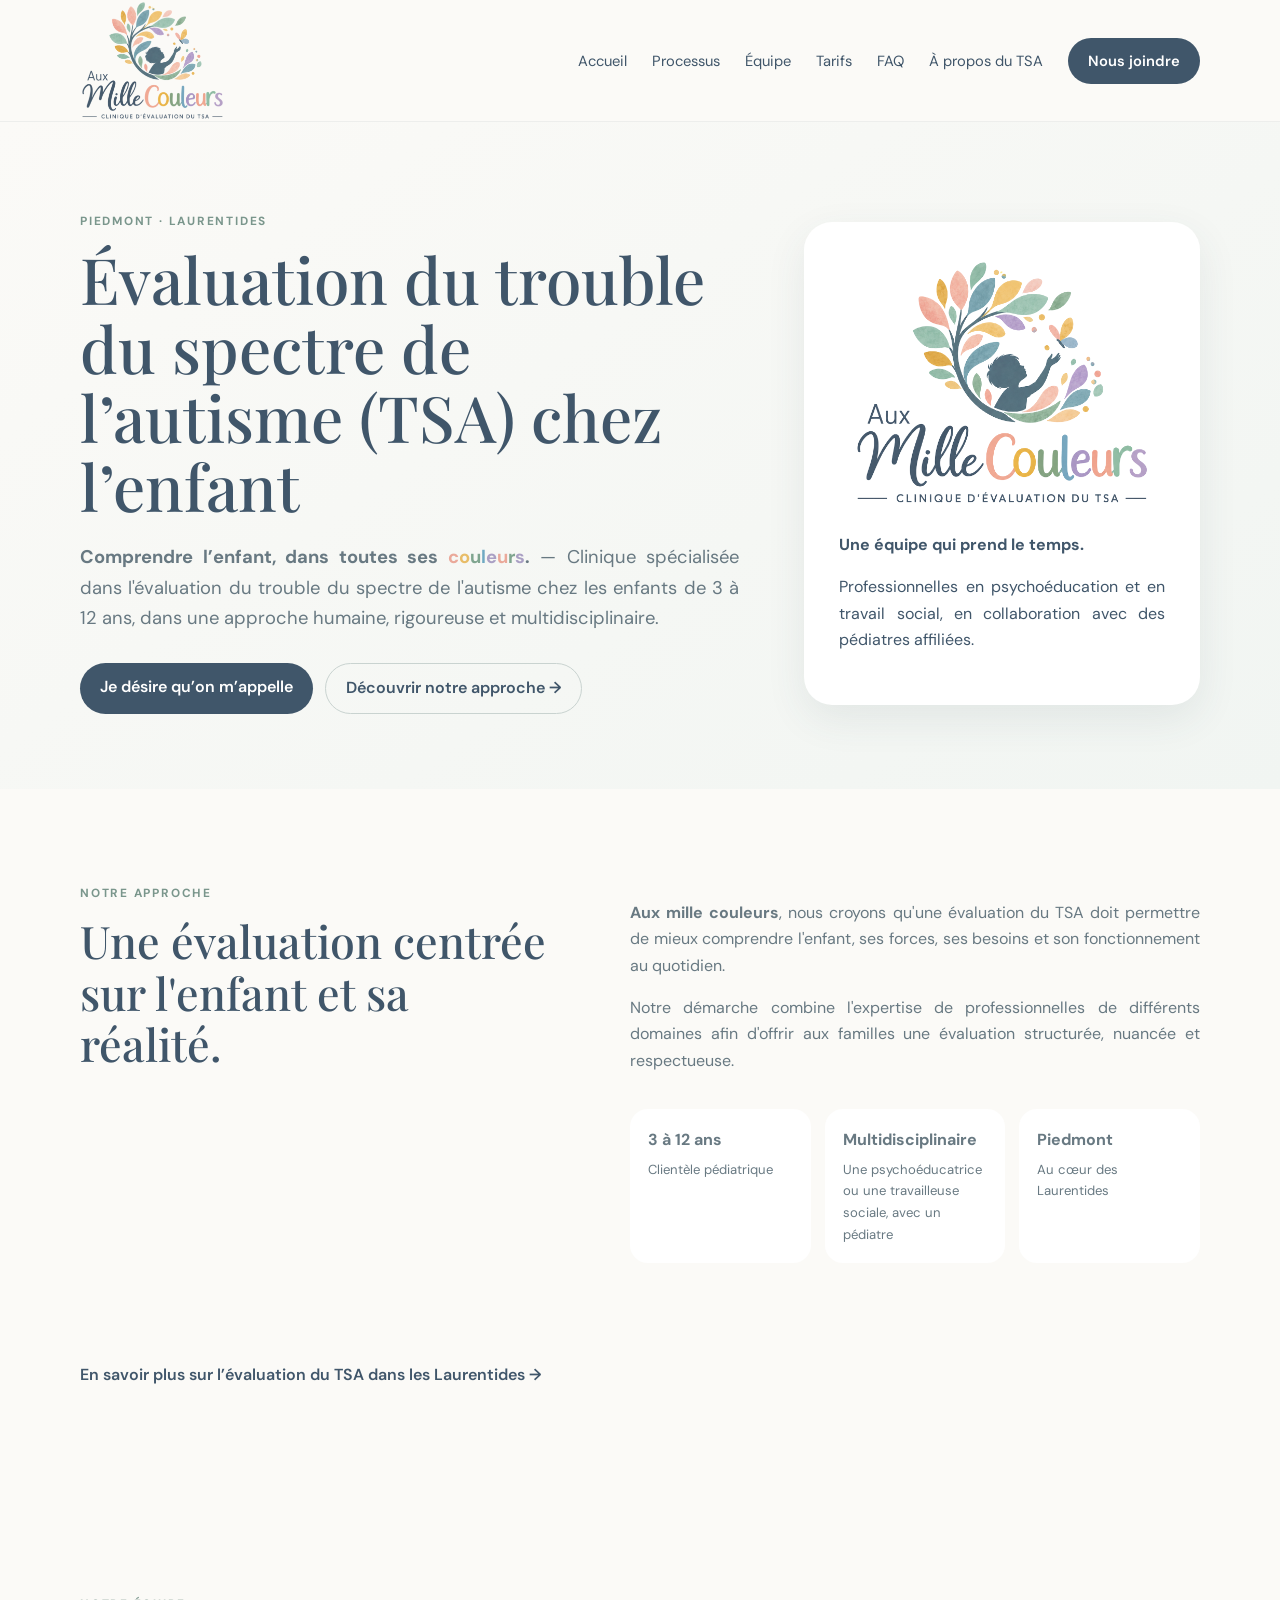
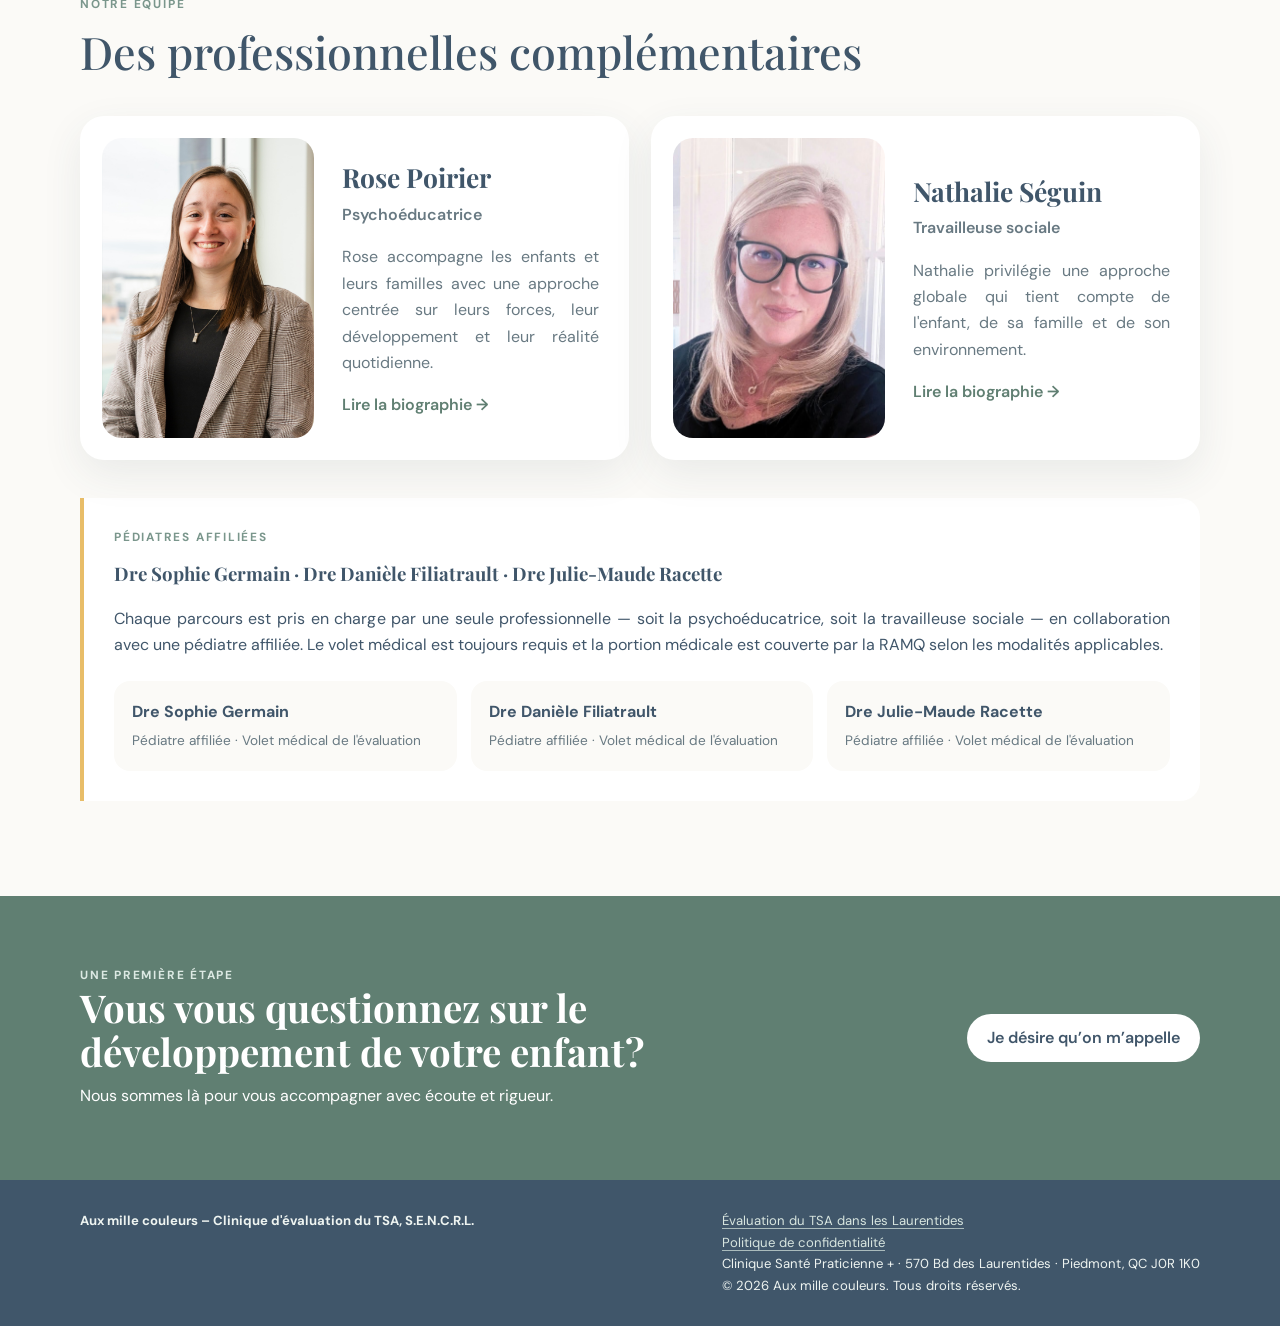
==== commit 292af462: "Add files via upload" ====
--- a/index.html
+++ b/index.html
@@ -45,5 +45,5 @@
 
 <section class="cta"><div class="container cta-inner"><div><p class="eyebrow">Une première étape</p><h2>Vous vous questionnez sur le développement de votre enfant?</h2><p>Nous sommes là pour vous accompagner avec écoute et rigueur.</p></div><a class="button light" href="nous-joindre.html#rappel">Je désire qu’on m’appelle</a></div></section>
 </main>
-<footer><div class="container footer-wrap"><div><strong>Aux mille couleurs – Clinique d'évaluation du TSA, S.E.N.C.R.L.</strong></div><div><a href="evaluation-tsa-laurentides.html">Évaluation du TSA dans les Laurentides</a><br><a href="politique-confidentialite.html">Politique de confidentialité</a><br>570 Bd des Laurentides · Piedmont, QC J0R 1K0<br>© 2026 Aux mille couleurs. Tous droits réservés.</div></div></footer>
+<footer><div class="container footer-wrap"><div><strong>Aux mille couleurs – Clinique d'évaluation du TSA, S.E.N.C.R.L.</strong></div><div><a href="evaluation-tsa-laurentides.html">Évaluation du TSA dans les Laurentides</a><br><a href="politique-confidentialite.html">Politique de confidentialité</a><br>Clinique Santé Praticienne + · 570 Bd des Laurentides · Piedmont, QC J0R 1K0<br>© 2026 Aux mille couleurs. Tous droits réservés.</div></div></footer>
 </body></html>
--- a/style.css
+++ b/style.css
@@ -103,3 +103,4 @@
 .contact-form fieldset:disabled button{cursor:not-allowed;opacity:.65}
 .visually-hidden{position:absolute;width:1px;height:1px;padding:0;margin:-1px;overflow:hidden;clip:rect(0,0,0,0);white-space:nowrap;border:0}
 @media(min-width:801px){.evaluation-steps article:nth-child(5){grid-column:1;grid-row:3}.evaluation-steps article:nth-child(6){grid-column:2;grid-row:3}.evaluation-steps article:nth-child(7){grid-column:2;grid-row:4}}
+\n/* Champ honeypot invisible pour filtrer les robots du formulaire */\n.form-honeypot{position:absolute!important;left:-10000px!important;width:1px!important;height:1px!important;overflow:hidden!important}\n
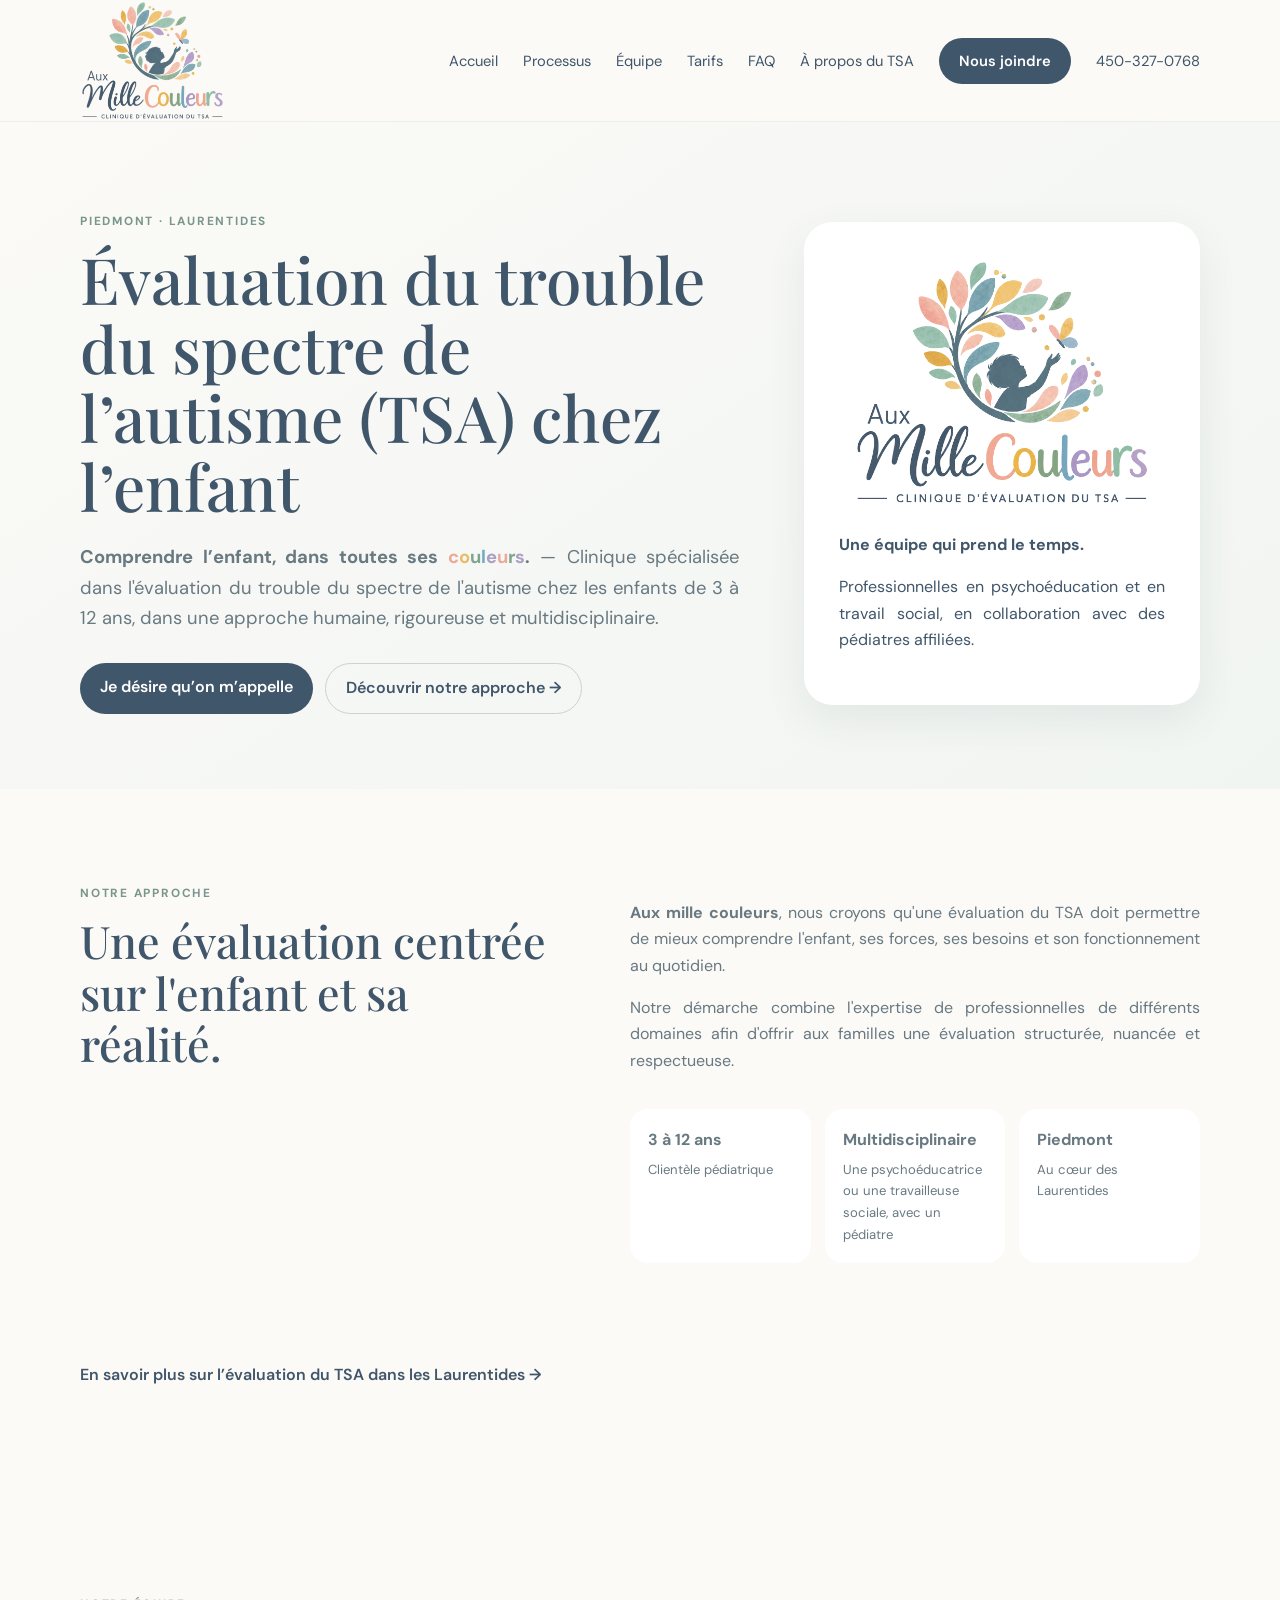
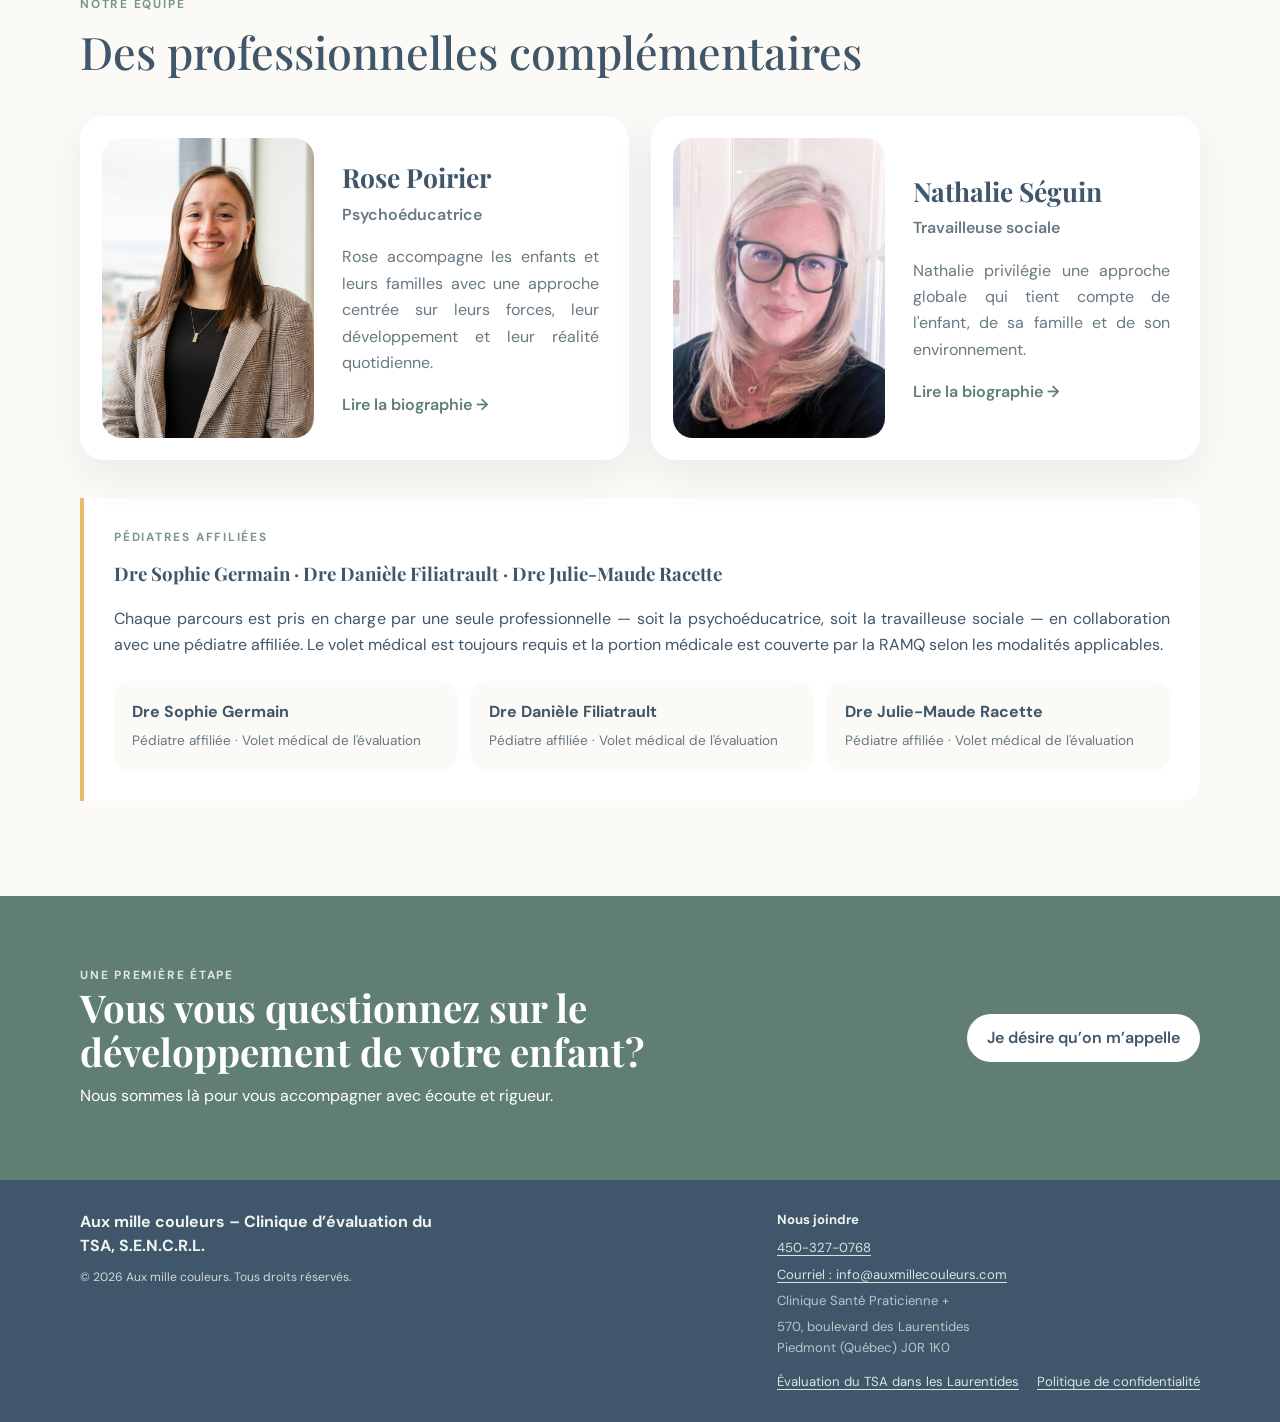
==== commit 1154b9e2: "Add files via upload" ====
--- a/index.html
+++ b/index.html
@@ -15,7 +15,7 @@
   <meta name="twitter:card" content="summary">
   <meta name="twitter:title" content="Évaluation du TSA chez l’enfant | Aux mille couleurs | Laurentides">
   <meta name="twitter:description" content="Aux mille couleurs offre des évaluations du trouble du spectre de l’autisme (TSA) chez les enfants de 3 à 12 ans à Piedmont, dans les Laurentides.">
-  <link rel="stylesheet" href="style.css?v=2">
+  <link rel="stylesheet" href="style.css?v=3">
 <script type="application/ld+json">{"@context":"https://schema.org","@graph":[{"@type":"Organization","@id":"https://rosepoirier98-lab.github.io/Clinique1000couleurs/#organization","name":"Aux mille couleurs – Clinique d'évaluation du TSA, S.E.N.C.R.L.","url":"https://rosepoirier98-lab.github.io/Clinique1000couleurs/","logo":"https://rosepoirier98-lab.github.io/Clinique1000couleurs/assets/logo.png","description":"Clinique d’évaluation du trouble du spectre de l’autisme (TSA) chez les enfants de 3 à 12 ans à Piedmont, dans les Laurentides.","address":{"@type":"PostalAddress","streetAddress":"570 Bd des Laurentides","addressLocality":"Piedmont","addressRegion":"QC","postalCode":"J0R 1K0","addressCountry":"CA"}},{"@type":"WebSite","@id":"https://rosepoirier98-lab.github.io/Clinique1000couleurs/#website","url":"https://rosepoirier98-lab.github.io/Clinique1000couleurs/","name":"Aux mille couleurs","inLanguage":"fr-CA","publisher":{"@id":"https://rosepoirier98-lab.github.io/Clinique1000couleurs/#organization"}},{"@type":"Service","name":"Évaluation du trouble du spectre de l’autisme (TSA) chez l’enfant","provider":{"@id":"https://rosepoirier98-lab.github.io/Clinique1000couleurs/#organization"},"areaServed":{"@type":"AdministrativeArea","name":"Laurentides, Québec"},"audience":{"@type":"PeopleAudience","audienceType":"Parents d’enfants de 3 à 12 ans"}}]}</script>
 </head>
 <body>
@@ -27,10 +27,11 @@
         <a href="faq.html">FAQ</a>
         <a href="tsa.html">À propos du TSA</a>
         <a href="nous-joindre.html" class="nav-button">Nous joindre</a>
+        <a class="phone-header" href="tel:+14503270768">450-327-0768</a>
       </nav></div></header>
 <main>
 <section class="hero"><div class="container hero-grid">
-<div><p class="eyebrow">Piedmont · Laurentides</p><h1>Évaluation du trouble du spectre de l’autisme (TSA) chez l’enfant</h1><p class="lead"><strong>Comprendre l’enfant, dans toutes ses <span class="rainbow-word" aria-label="couleurs"><span class="rainbow-peach">c</span><span class="rainbow-gold">o</span><span class="rainbow-sage">u</span><span class="rainbow-blue">l</span><span class="rainbow-lavender">e</span><span class="rainbow-peach">u</span><span class="rainbow-sage">r</span><span class="rainbow-lavender">s</span></span>.</strong> — Clinique spécialisée dans l'évaluation du trouble du spectre de l'autisme chez les enfants de 3 à 12 ans, dans une approche humaine, rigoureuse et multidisciplinaire.</p><div class="hero-actions"><a class="button primary" href="nous-joindre.html#rappel">Je désire qu’on m’appelle</a><a class="button secondary" href="#approche">Découvrir notre approche →</a></div></div>
+<div><p class="eyebrow">Piedmont · Laurentides</p><h1>Évaluation du trouble du spectre de l’autisme (TSA) chez l’enfant</h1><p class="lead"><strong>Comprendre l’enfant, dans toutes ses <span class="rainbow-word" aria-label="couleurs"><span class="rainbow-peach">c</span><span class="rainbow-gold">o</span><span class="rainbow-sage">u</span><span class="rainbow-blue">l</span><span class="rainbow-lavender">e</span><span class="rainbow-peach">u</span><span class="rainbow-sage">r</span><span class="rainbow-lavender">s</span></span>.</strong> — Clinique spécialisée dans l'évaluation du trouble du spectre de l'autisme chez les enfants de 3 à 12 ans, dans une approche humaine, rigoureuse et multidisciplinaire.</p><div class="hero-actions"><a class="button primary" href="nous-joindre.html#telephone">Je désire qu’on m’appelle</a><a class="button secondary" href="#approche">Découvrir notre approche →</a></div></div>
 <div class="hero-card"><img src="assets/logo.png" alt="Aux mille couleurs — Clinique d'évaluation du TSA" class="hero-logo"><p><strong>Une équipe qui prend le temps.</strong></p><p>Professionnelles en psychoéducation et en travail social, en collaboration avec des pédiatres affiliées.</p></div>
 </div></section>
 
@@ -43,7 +44,7 @@
 <div class="medical pediatricians"><p class="eyebrow">Pédiatres affiliées</p><h3>Dre Sophie Germain · Dre Danièle Filiatrault · Dre Julie-Maude Racette</h3><p>Chaque parcours est pris en charge par une seule professionnelle — soit la psychoéducatrice, soit la travailleuse sociale — en collaboration avec une pédiatre affiliée. Le volet médical est toujours requis et la portion médicale est couverte par la RAMQ selon les modalités applicables.</p><div class="doctor-mini-grid"><div><strong>Dre Sophie Germain</strong><span>Pédiatre affiliée · Volet médical de l'évaluation</span></div><div><strong>Dre Danièle Filiatrault</strong><span>Pédiatre affiliée · Volet médical de l'évaluation</span></div><div><strong>Dre Julie-Maude Racette</strong><span>Pédiatre affiliée · Volet médical de l'évaluation</span></div></div></div>
 </div></section>
 
-<section class="cta"><div class="container cta-inner"><div><p class="eyebrow">Une première étape</p><h2>Vous vous questionnez sur le développement de votre enfant?</h2><p>Nous sommes là pour vous accompagner avec écoute et rigueur.</p></div><a class="button light" href="nous-joindre.html#rappel">Je désire qu’on m’appelle</a></div></section>
+<section class="cta"><div class="container cta-inner"><div><p class="eyebrow">Une première étape</p><h2>Vous vous questionnez sur le développement de votre enfant?</h2><p>Nous sommes là pour vous accompagner avec écoute et rigueur.</p></div><a class="button light" href="nous-joindre.html#telephone">Je désire qu’on m’appelle</a></div></section>
 </main>
-<footer><div class="container footer-wrap"><div><strong>Aux mille couleurs – Clinique d'évaluation du TSA, S.E.N.C.R.L.</strong></div><div><a href="evaluation-tsa-laurentides.html">Évaluation du TSA dans les Laurentides</a><br><a href="politique-confidentialite.html">Politique de confidentialité</a><br>Clinique Santé Praticienne + · 570 Bd des Laurentides · Piedmont, QC J0R 1K0<br>© 2026 Aux mille couleurs. Tous droits réservés.</div></div></footer>
+<footer><div class="container footer-wrap"><div class="footer-brand"><strong>Aux mille couleurs – Clinique d’évaluation du TSA, S.E.N.C.R.L.</strong><small>© 2026 Aux mille couleurs. Tous droits réservés.</small></div><div class="footer-details"><div><strong>Nous joindre</strong></div><a href="tel:+14503270768">450-327-0768</a><a href="mailto:info@auxmillecouleurs.com" aria-label="Envoyer un courriel à info@auxmillecouleurs.com" title="Écrire à la clinique">Courriel : info@auxmillecouleurs.com</a><span>Clinique Santé Praticienne +</span><span>570, boulevard des Laurentides<br>Piedmont (Québec) J0R 1K0</span><div class="footer-links"><a href="evaluation-tsa-laurentides.html">Évaluation du TSA dans les Laurentides</a><a href="politique-confidentialite.html">Politique de confidentialité</a></div></div></div></footer>
 </body></html>
--- a/style.css
+++ b/style.css
@@ -103,4 +103,18 @@
 .contact-form fieldset:disabled button{cursor:not-allowed;opacity:.65}
 .visually-hidden{position:absolute;width:1px;height:1px;padding:0;margin:-1px;overflow:hidden;clip:rect(0,0,0,0);white-space:nowrap;border:0}
 @media(min-width:801px){.evaluation-steps article:nth-child(5){grid-column:1;grid-row:3}.evaluation-steps article:nth-child(6){grid-column:2;grid-row:3}.evaluation-steps article:nth-child(7){grid-column:2;grid-row:4}}
-\n/* Champ honeypot invisible pour filtrer les robots du formulaire */\n.form-honeypot{position:absolute!important;left:-10000px!important;width:1px!important;height:1px!important;overflow:hidden!important}\n+\n/* Champ honeypot invisible pour filtrer les robots du formulaire */\n.form-honeypot{position:absolute!important;left:-10000px!important;width:1px!important;height:1px!important;overflow:hidden!important}\n
+/* En-tête : numéro de téléphone accessible sur toutes les pages */
+.phone-header{display:inline-flex;align-items:center;justify-content:center;margin-left:12px;padding:9px 13px;border:1px solid #cbd6d1;border-radius:999px;color:#40566a;font-weight:700;text-decoration:none;white-space:nowrap;font-size:.88rem}
+.phone-header:hover{background:#eef4f1}
+/* Pied de page : identité à gauche, coordonnées à droite */
+.footer-wrap{display:grid;grid-template-columns:1fr auto;align-items:start;gap:36px}
+.footer-brand{max-width:390px;display:flex;flex-direction:column;gap:9px}
+.footer-brand strong{font-size:1rem;line-height:1.5}
+.footer-brand small{font-size:.76rem;opacity:.82}
+.footer-details{display:flex;flex-direction:column;align-items:flex-start;gap:6px;line-height:1.55}
+.footer-details>strong,.footer-details>div:first-child{margin-bottom:2px}
+.footer-details a{color:#d8e6e0;text-decoration:underline;text-underline-offset:3px}
+.footer-links{display:flex;gap:18px;flex-wrap:wrap;margin-top:8px}
+@media(max-width:800px){.footer-wrap{display:flex;flex-direction:column;gap:22px}.footer-details{margin-top:0!important}.phone-header{margin-left:0;padding:8px 10px;font-size:.8rem}}
+@media(max-width:520px){.phone-header{font-size:0;width:42px;height:42px;padding:0;position:relative}.phone-header:before{content:'☎';font-size:1.15rem}.footer-links{flex-direction:column;gap:5px}}
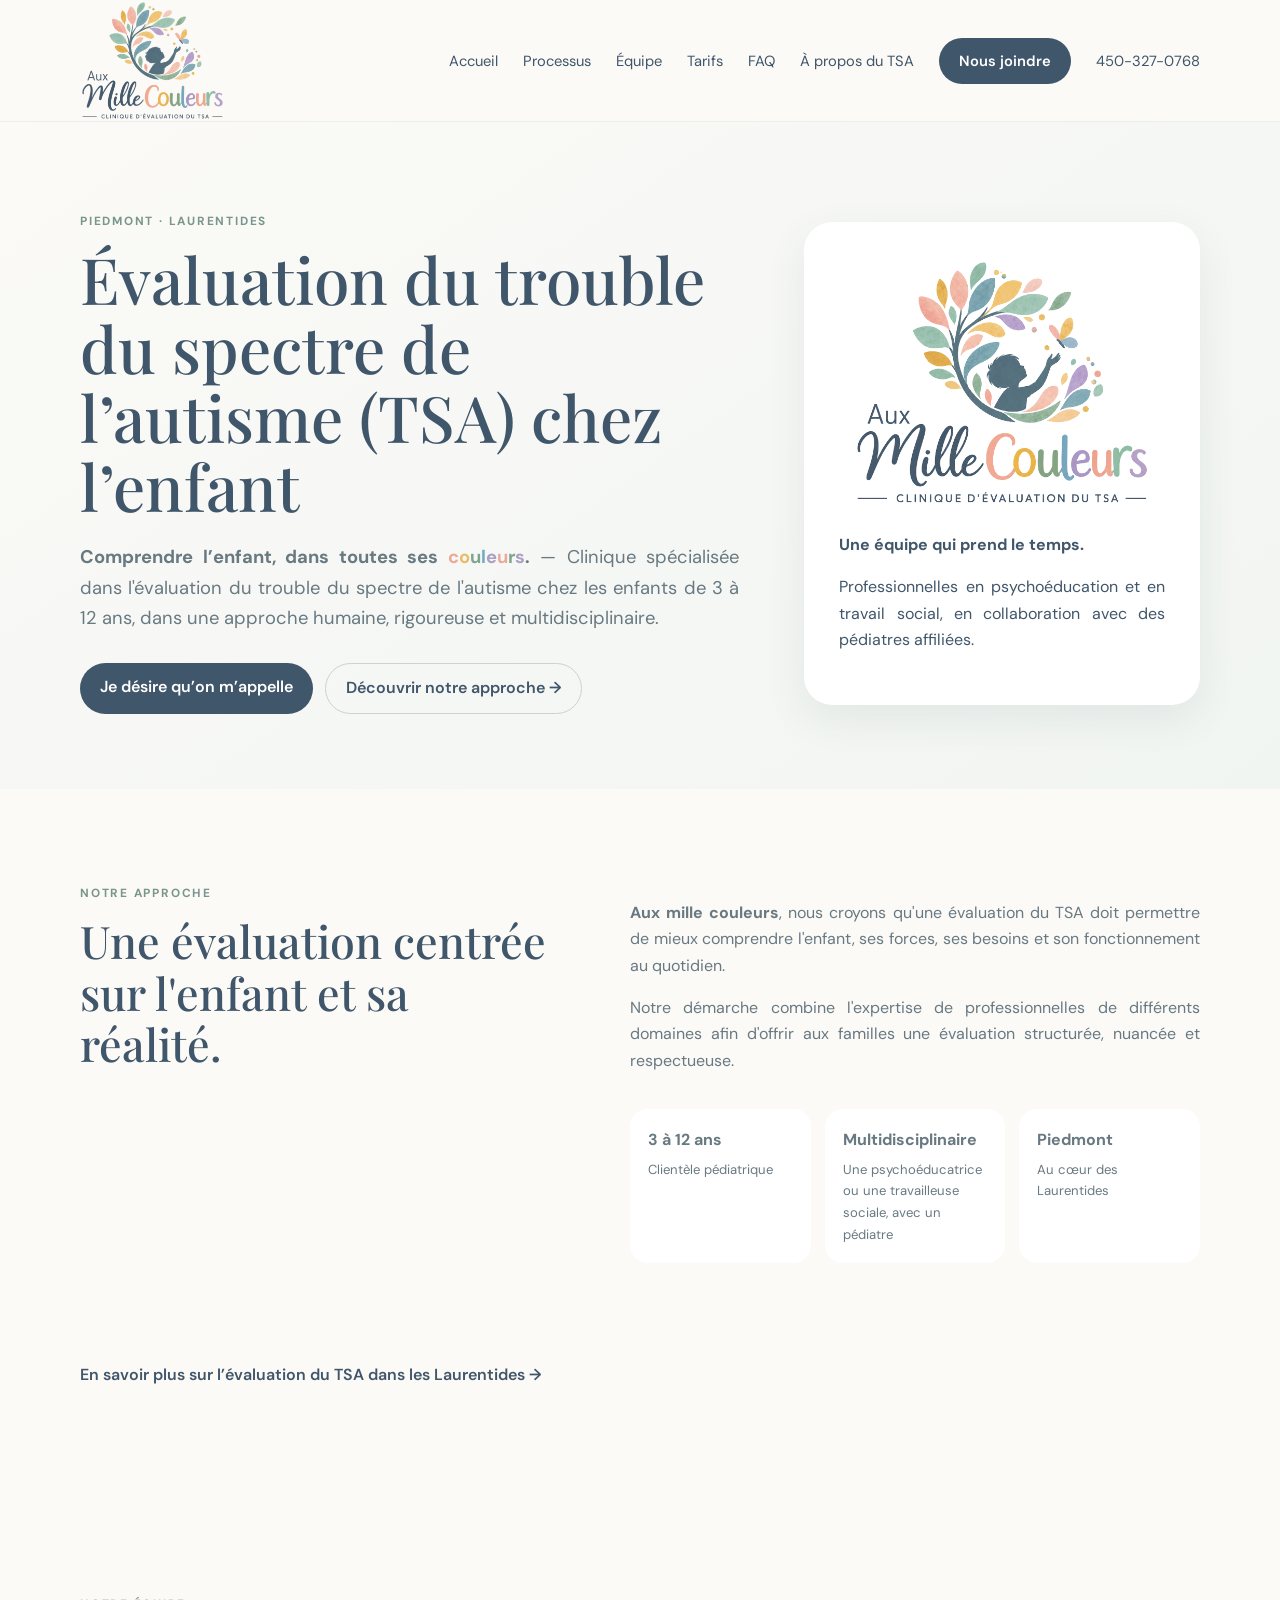
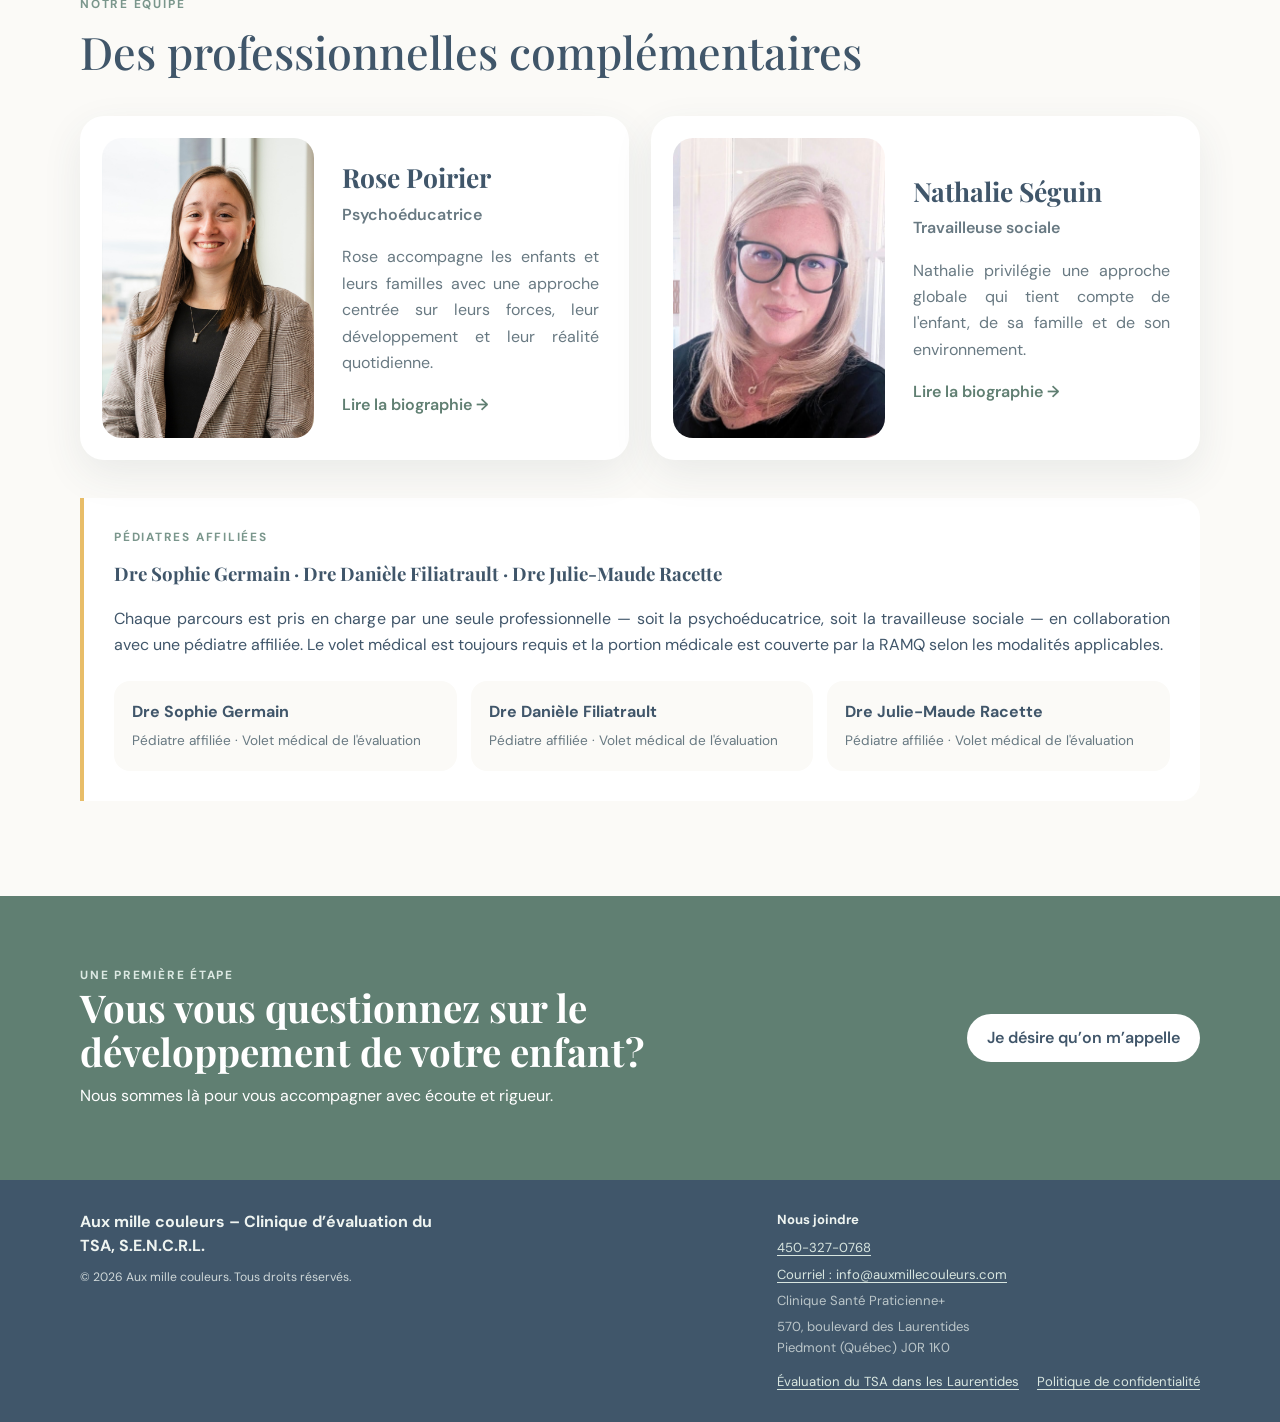
==== commit b323bb8e: "Add files via upload" ====
--- a/index.html
+++ b/index.html
@@ -46,5 +46,5 @@
 
 <section class="cta"><div class="container cta-inner"><div><p class="eyebrow">Une première étape</p><h2>Vous vous questionnez sur le développement de votre enfant?</h2><p>Nous sommes là pour vous accompagner avec écoute et rigueur.</p></div><a class="button light" href="nous-joindre.html#telephone">Je désire qu’on m’appelle</a></div></section>
 </main>
-<footer><div class="container footer-wrap"><div class="footer-brand"><strong>Aux mille couleurs – Clinique d’évaluation du TSA, S.E.N.C.R.L.</strong><small>© 2026 Aux mille couleurs. Tous droits réservés.</small></div><div class="footer-details"><div><strong>Nous joindre</strong></div><a href="tel:+14503270768">450-327-0768</a><a href="mailto:info@auxmillecouleurs.com" aria-label="Envoyer un courriel à info@auxmillecouleurs.com" title="Écrire à la clinique">Courriel : info@auxmillecouleurs.com</a><span>Clinique Santé Praticienne +</span><span>570, boulevard des Laurentides<br>Piedmont (Québec) J0R 1K0</span><div class="footer-links"><a href="evaluation-tsa-laurentides.html">Évaluation du TSA dans les Laurentides</a><a href="politique-confidentialite.html">Politique de confidentialité</a></div></div></div></footer>
+<footer><div class="container footer-wrap"><div class="footer-brand"><strong>Aux mille couleurs – Clinique d’évaluation du TSA, S.E.N.C.R.L.</strong><small>© 2026 Aux mille couleurs. Tous droits réservés.</small></div><div class="footer-details"><div><strong>Nous joindre</strong></div><a href="tel:+14503270768">450-327-0768</a><a href="mailto:info@auxmillecouleurs.com" aria-label="Envoyer un courriel à info@auxmillecouleurs.com" title="Écrire à la clinique">Courriel : info@auxmillecouleurs.com</a><span>Clinique Santé Praticienne+</span><span>570, boulevard des Laurentides<br>Piedmont (Québec) J0R 1K0</span><div class="footer-links"><a href="evaluation-tsa-laurentides.html">Évaluation du TSA dans les Laurentides</a><a href="politique-confidentialite.html">Politique de confidentialité</a></div></div></div></footer>
 </body></html>
--- a/style.css
+++ b/style.css
@@ -102,7 +102,8 @@
 .contact-form fieldset:disabled input,.contact-form fieldset:disabled textarea{cursor:not-allowed}
 .contact-form fieldset:disabled button{cursor:not-allowed;opacity:.65}
 .visually-hidden{position:absolute;width:1px;height:1px;padding:0;margin:-1px;overflow:hidden;clip:rect(0,0,0,0);white-space:nowrap;border:0}
-@media(min-width:801px){.evaluation-steps article:nth-child(5){grid-column:1;grid-row:3}.evaluation-steps article:nth-child(6){grid-column:2;grid-row:3}.evaluation-steps article:nth-child(7){grid-column:2;grid-row:4}}
+@media(min-width:801px){.evaluation-steps article:nth-child(5){grid-column:1;grid-row:3}.evaluation-steps article:nth-child(6){grid-column:2;grid-row:3}.evaluation-steps article:nth-child(7){grid-column:1 / -1;grid-row:4;width:calc(50% - 9px);justify-self:center}}
+@media(max-width:520px){.evaluation-steps article:nth-child(7){width:100%}}
 \n/* Champ honeypot invisible pour filtrer les robots du formulaire */\n.form-honeypot{position:absolute!important;left:-10000px!important;width:1px!important;height:1px!important;overflow:hidden!important}\n
 /* En-tête : numéro de téléphone accessible sur toutes les pages */
 .phone-header{display:inline-flex;align-items:center;justify-content:center;margin-left:12px;padding:9px 13px;border:1px solid #cbd6d1;border-radius:999px;color:#40566a;font-weight:700;text-decoration:none;white-space:nowrap;font-size:.88rem}
@@ -118,3 +119,13 @@
 .footer-links{display:flex;gap:18px;flex-wrap:wrap;margin-top:8px}
 @media(max-width:800px){.footer-wrap{display:flex;flex-direction:column;gap:22px}.footer-details{margin-top:0!important}.phone-header{margin-left:0;padding:8px 10px;font-size:.8rem}}
 @media(max-width:520px){.phone-header{font-size:0;width:42px;height:42px;padding:0;position:relative}.phone-header:before{content:'☎';font-size:1.15rem}.footer-links{flex-direction:column;gap:5px}}
+
+
+/* Mise en valeur des moyens de communication sur la page Nous joindre */
+.contact-intro{font-size:1.22rem;line-height:1.75;font-weight:600;color:var(--ink);max-width:720px;margin:0 0 26px}
+.contact-info-vertical .contact-item .contact-note{font-size:.88rem;font-weight:400;line-height:1.55;color:#9aa7ad;margin-top:3px}
+.email-contact-highlight{margin-top:38px;padding:30px 34px;background:#fff;border-radius:24px;box-shadow:var(--shadow);display:flex;align-items:center;justify-content:space-between;gap:28px}
+.email-contact-highlight h2{margin:0 0 8px;font-family:'Playfair Display',Georgia,serif;font-size:1.65rem;color:var(--ink)}
+.email-contact-highlight p{margin:0;color:var(--muted)}
+.email-contact-highlight .button{white-space:nowrap}
+@media(max-width:800px){.email-contact-highlight{align-items:flex-start;flex-direction:column;padding:25px}.email-contact-highlight .button{width:100%;text-align:center}.contact-intro{font-size:1.1rem}}
